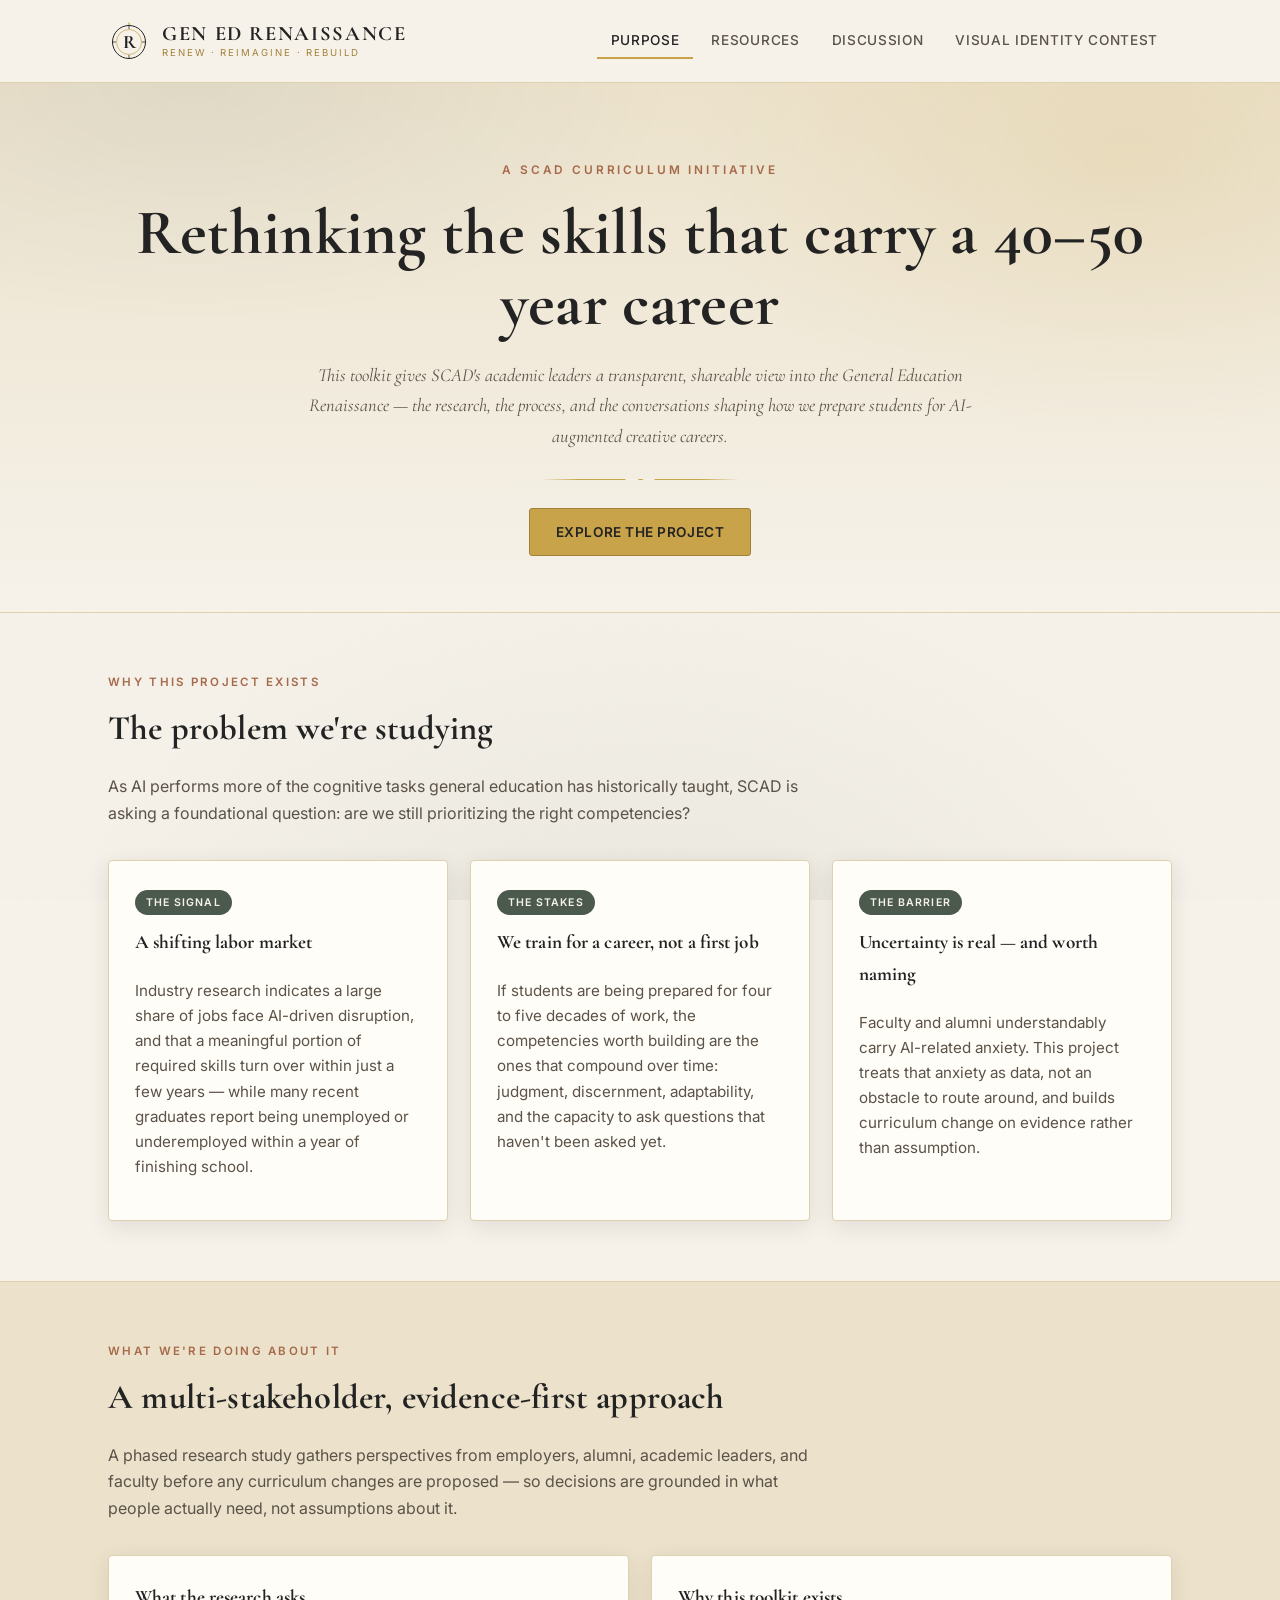
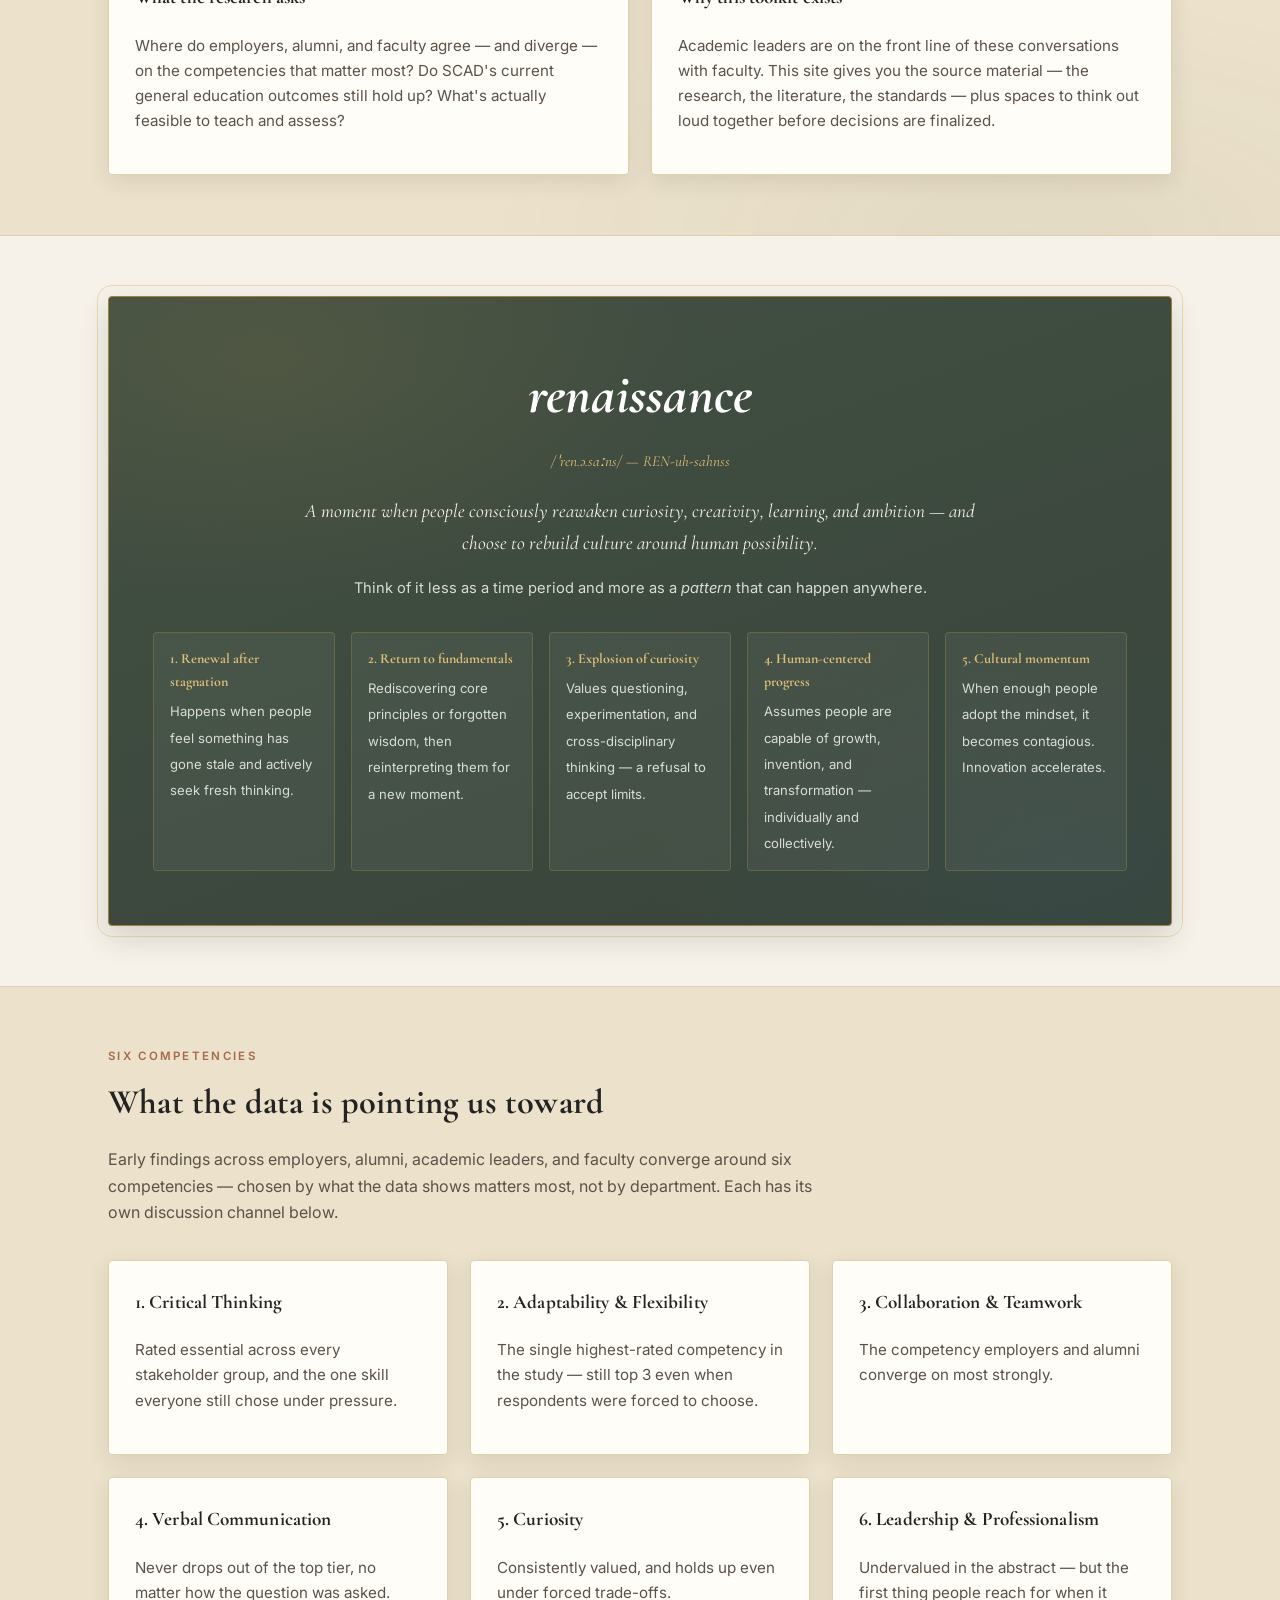
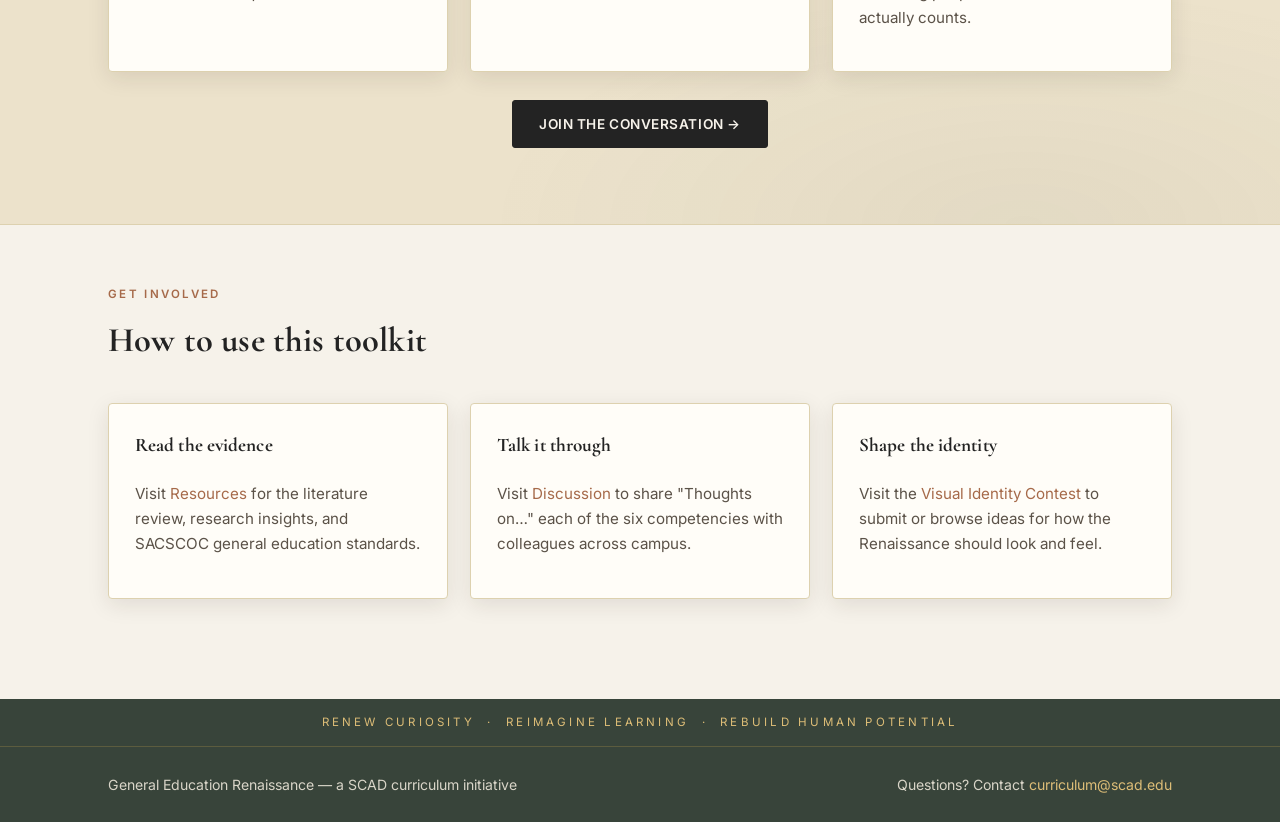
==== index.html @ 75ee64f9 "Add files via upload" ====
<!doctype html>
<html lang="en">
<head>
<meta charset="utf-8" />
<meta name="viewport" content="width=device-width, initial-scale=1" />
<title>General Education Renaissance | SCAD</title>
<link rel="preconnect" href="https://fonts.googleapis.com" />
<link rel="preconnect" href="https://fonts.gstatic.com" crossorigin />
<link href="https://fonts.googleapis.com/css2?family=Cormorant+Garamond:ital,wght@0,500;0,600;0,700;1,600;1,700&family=Inter:ital,wght@0,400;0,500;0,600;0,700;1,400&display=swap" rel="stylesheet" />
<link rel="stylesheet" href="css/style.css" />
</head>
<body>

<header class="site-header">
  <div class="wrap">
    <div class="brand">
      <svg width="42" height="42" viewBox="0 0 42 42" fill="none" xmlns="http://www.w3.org/2000/svg">
        <circle cx="21" cy="22" r="16.5" stroke="#232323" stroke-width="1"/>
        <circle cx="21" cy="22" r="12.5" stroke="#c8a34a" stroke-width="0.75"/>
        <path d="M21 5.5V9" stroke="#232323" stroke-width="0.75"/>
        <path d="M21 35V38.5" stroke="#232323" stroke-width="0.75"/>
        <path d="M4.5 22H8" stroke="#232323" stroke-width="0.75"/>
        <path d="M34 22H37.5" stroke="#232323" stroke-width="0.75"/>
        <path d="M21 2L22.4 5.2L21 4.3L19.6 5.2L21 2Z" fill="#c8a34a"/>
        <text x="21" y="28" text-anchor="middle" font-family="Cormorant Garamond, Georgia, serif" font-size="19" font-weight="700" fill="#232323">R</text>
      </svg>
      <div class="word">
        <span class="name">Gen Ed Renaissance</span>
        <span class="tag">Renew &middot; Reimagine &middot; Rebuild</span>
      </div>
    </div>
    <nav class="main-nav">
      <a href="index.html" class="active">Purpose</a>
      <a href="resources.html">Resources</a>
      <a href="discuss.html">Discussion</a>
      <a href="contest.html">Visual Identity Contest</a>
    </nav>
  </div>
</header>

<section class="hero">
  <div class="wrap">
    <div class="eyebrow">A SCAD Curriculum Initiative</div>
    <h1>Rethinking the skills that carry a 40&#8211;50 year career</h1>
    <p class="lede">
      This toolkit gives SCAD's academic leaders a transparent, shareable view into the
      General Education Renaissance &mdash; the research, the process, and the conversations
      shaping how we prepare students for AI-augmented creative careers.
    </p>
    <hr class="rule" />
    <a href="#purpose" class="btn gold">Explore the project</a>
  </div>
</section>

<section id="purpose">
  <div class="wrap">
    <div class="section-head">
      <div class="eyebrow">Why This Project Exists</div>
      <h2>The problem we're studying</h2>
      <p>
        As AI performs more of the cognitive tasks general education has historically
        taught, SCAD is asking a foundational question: are we still prioritizing the right
        competencies?
      </p>
    </div>
    <div class="grid cols-3">
      <div class="card">
        <div class="badge">The Signal</div>
        <h3>A shifting labor market</h3>
        <p>Industry research indicates a large share of jobs face AI-driven disruption, and
          that a meaningful portion of required skills turn over within just a few years &mdash;
          while many recent graduates report being unemployed or underemployed within a year
          of finishing school.</p>
      </div>
      <div class="card">
        <div class="badge">The Stakes</div>
        <h3>We train for a career, not a first job</h3>
        <p>If students are being prepared for four to five decades of work, the competencies
          worth building are the ones that compound over time: judgment, discernment,
          adaptability, and the capacity to ask questions that haven't been asked yet.</p>
      </div>
      <div class="card">
        <div class="badge">The Barrier</div>
        <h3>Uncertainty is real &mdash; and worth naming</h3>
        <p>Faculty and alumni understandably carry AI-related anxiety. This project treats
          that anxiety as data, not an obstacle to route around, and builds curriculum change
          on evidence rather than assumption.</p>
      </div>
    </div>
  </div>
</section>

<section class="alt">
  <div class="wrap">
    <div class="section-head">
      <div class="eyebrow">What We're Doing About It</div>
      <h2>A multi-stakeholder, evidence-first approach</h2>
      <p>A phased research study gathers perspectives from employers, alumni, academic
        leaders, and faculty before any curriculum changes are proposed &mdash; so decisions are
        grounded in what people actually need, not assumptions about it.</p>
    </div>
    <div class="grid cols-2">
      <div class="card">
        <h3>What the research asks</h3>
        <p>Where do employers, alumni, and faculty agree &mdash; and diverge &mdash; on the
          competencies that matter most? Do SCAD's current general education outcomes still
          hold up? What's actually feasible to teach and assess?</p>
      </div>
      <div class="card">
        <h3>Why this toolkit exists</h3>
        <p>Academic leaders are on the front line of these conversations with faculty. This
          site gives you the source material &mdash; the research, the literature, the standards
          &mdash; plus spaces to think out loud together before decisions are finalized.</p>
      </div>
    </div>
  </div>
</section>

<section id="definition">
  <div class="wrap">
    <div class="definition-panel">
      <h2 class="term">renaissance</h2>
      <div class="ipa">/&#712;ren.&#601;.s&#593;&#720;ns/ &mdash; REN-uh-sahnss</div>
      <p class="def">
        A moment when people consciously reawaken curiosity, creativity, learning, and
        ambition &mdash; and choose to rebuild culture around human possibility.
      </p>
      <p class="aside">Think of it less as a time period and more as a <em>pattern</em> that can happen anywhere.</p>

      <div class="pillars">
        <div class="pillar">
          <strong>1. Renewal after stagnation</strong>
          <span>Happens when people feel something has gone stale and actively seek fresh thinking.</span>
        </div>
        <div class="pillar">
          <strong>2. Return to fundamentals</strong>
          <span>Rediscovering core principles or forgotten wisdom, then reinterpreting them for a new moment.</span>
        </div>
        <div class="pillar">
          <strong>3. Explosion of curiosity</strong>
          <span>Values questioning, experimentation, and cross-disciplinary thinking &mdash; a refusal to accept limits.</span>
        </div>
        <div class="pillar">
          <strong>4. Human-centered progress</strong>
          <span>Assumes people are capable of growth, invention, and transformation &mdash; individually and collectively.</span>
        </div>
        <div class="pillar">
          <strong>5. Cultural momentum</strong>
          <span>When enough people adopt the mindset, it becomes contagious. Innovation accelerates.</span>
        </div>
      </div>
    </div>
  </div>
</section>

<section class="alt">
  <div class="wrap">
    <div class="section-head">
      <div class="eyebrow">Six Competencies</div>
      <h2>What the data is pointing us toward</h2>
      <p>Early findings across employers, alumni, academic leaders, and faculty converge
        around six competencies &mdash; chosen by what the data shows matters most, not by
        department. Each has its own discussion channel below.</p>
    </div>
    <div class="grid cols-3">
      <div class="card"><h3>1. Critical Thinking</h3><p>Rated essential across every stakeholder group, and the one skill everyone still chose under pressure.</p></div>
      <div class="card"><h3>2. Adaptability &amp; Flexibility</h3><p>The single highest-rated competency in the study &mdash; still top 3 even when respondents were forced to choose.</p></div>
      <div class="card"><h3>3. Collaboration &amp; Teamwork</h3><p>The competency employers and alumni converge on most strongly.</p></div>
      <div class="card"><h3>4. Verbal Communication</h3><p>Never drops out of the top tier, no matter how the question was asked.</p></div>
      <div class="card"><h3>5. Curiosity</h3><p>Consistently valued, and holds up even under forced trade-offs.</p></div>
      <div class="card"><h3>6. Leadership &amp; Professionalism</h3><p>Undervalued in the abstract &mdash; but the first thing people reach for when it actually counts.</p></div>
    </div>
    <p style="text-align:center; margin-top:28px;">
      <a href="discuss.html" class="btn">Join the conversation &rarr;</a>
    </p>
  </div>
</section>

<section>
  <div class="wrap">
    <div class="section-head">
      <div class="eyebrow">Get Involved</div>
      <h2>How to use this toolkit</h2>
    </div>
    <div class="grid cols-3">
      <div class="card">
        <h3>Read the evidence</h3>
        <p>Visit <a href="resources.html">Resources</a> for the literature review, research
          insights, and SACSCOC general education standards.</p>
      </div>
      <div class="card">
        <h3>Talk it through</h3>
        <p>Visit <a href="discuss.html">Discussion</a> to share "Thoughts on&hellip;" each of
          the six competencies with colleagues across campus.</p>
      </div>
      <div class="card">
        <h3>Shape the identity</h3>
        <p>Visit the <a href="contest.html">Visual Identity Contest</a> to submit or browse
          ideas for how the Renaissance should look and feel.</p>
      </div>
    </div>
  </div>
</section>

<footer class="site-footer">
  <div class="ribbon">Renew Curiosity &nbsp;&middot;&nbsp; Reimagine Learning &nbsp;&middot;&nbsp; Rebuild Human Potential</div>
  <div class="info">
    <div class="wrap">
      <div>General Education Renaissance &mdash; a SCAD curriculum initiative</div>
      <div>Questions? Contact <a href="mailto:curriculum@scad.edu">curriculum@scad.edu</a></div>
    </div>
  </div>
</footer>

</body>
</html>
---- css/style.css ----
/* ===========================================================
   General Education Renaissance — shared site styles
   Brand system: Parchment / Burnt Umber / Deep Olive / Venetian
   Blue / Gold Leaf / Charcoal, with Burgundy + Terracotta accents.
   Headlines: Cormorant Garamond.  Body: Inter.
   =========================================================== */

:root {
  --parchment: #f6f2ea;
  --parchment-dark: #ece2cb;
  --umber: #6a4e3b;
  --olive: #4c5a4d;
  --olive-deep: #38443a;
  --blue: #385d78;
  --gold: #c8a34a;
  --gold-bright: #ddbd77;
  --gold-dim: #a3813a;
  --charcoal: #232323;
  --burgundy: #6d2932;
  --terracotta: #a66a4a;
  --ink: #232323;
  --ink-soft: #5b5248;
  --line: #ddd1af;
  --card-bg: #fffdf8;
  --shadow: 0 6px 22px rgba(35, 28, 18, 0.10);
  --shadow-lift: 0 12px 30px rgba(35, 28, 18, 0.16);
  --radius: 4px;
  --max-width: 1120px;
}

* { box-sizing: border-box; }

html { scroll-behavior: smooth; }

body {
  margin: 0;
  font-family: "Inter", "Helvetica Neue", Arial, sans-serif;
  font-size: 16px;
  color: var(--ink);
  background-color: var(--parchment);
  background-image:
    radial-gradient(ellipse 900px 500px at 10% -5%, rgba(56,93,120,0.06), transparent 60%),
    radial-gradient(ellipse 900px 600px at 92% 0%, rgba(200,163,74,0.12), transparent 55%),
    radial-gradient(ellipse 1000px 700px at 50% 110%, rgba(76,90,77,0.07), transparent 60%),
    url("data:image/svg+xml,%3Csvg xmlns='http://www.w3.org/2000/svg' width='180' height='180'%3E%3Cfilter id='n'%3E%3CfeTurbulence type='fractalNoise' baseFrequency='0.85' numOctaves='2' stitchTiles='stitch'/%3E%3C/filter%3E%3Crect width='100%25' height='100%25' filter='url(%23n)' opacity='0.035'/%3E%3C/svg%3E");
  background-repeat: no-repeat, no-repeat, no-repeat, repeat;
  background-attachment: fixed, fixed, fixed, fixed;
  line-height: 1.65;
}

h1, h2, h3, h4, .display {
  font-family: "Cormorant Garamond", "Palatino Linotype", Georgia, serif;
  font-weight: 700;
  color: var(--ink);
  letter-spacing: 0.005em;
}

a { color: var(--terracotta); text-decoration: none; }
a:hover { text-decoration: underline; }

.wrap {
  max-width: var(--max-width);
  margin: 0 auto;
  padding: 0 28px;
}

/* ---------- Brand mark (monogram) ---------- */

.brand {
  display: flex;
  align-items: center;
  gap: 12px;
}
.brand svg { flex: none; display: block; }
.brand .word {
  display: flex;
  flex-direction: column;
  line-height: 1.1;
}
.brand .word .name {
  font-family: "Cormorant Garamond", Georgia, serif;
  font-size: 1.28rem;
  font-weight: 700;
  letter-spacing: 0.08em;
  text-transform: uppercase;
  color: var(--ink);
}
.brand .word .tag {
  font-size: 0.6rem;
  letter-spacing: 0.2em;
  text-transform: uppercase;
  color: var(--gold-dim);
  margin-top: 2px;
}

/* ---------- Header / Nav ---------- */

.site-header {
  background: var(--parchment);
  border-bottom: 1px solid var(--line);
}

.site-header .wrap {
  display: flex;
  align-items: center;
  justify-content: space-between;
  padding-top: 20px;
  padding-bottom: 20px;
  flex-wrap: wrap;
  gap: 12px;
}

nav.main-nav {
  display: flex;
  align-items: center;
  gap: 4px;
  flex-wrap: wrap;
}

nav.main-nav a {
  color: var(--ink-soft);
  font-size: 0.85rem;
  letter-spacing: 0.05em;
  text-transform: uppercase;
  padding: 6px 14px;
  border-bottom: 2px solid transparent;
  font-family: "Inter", Arial, sans-serif;
  font-weight: 500;
}

nav.main-nav a:hover,
nav.main-nav a.active {
  color: var(--charcoal);
  text-decoration: none;
  border-bottom: 2px solid var(--gold);
}

/* ---------- Hero ---------- */

.hero {
  padding: 78px 0 56px;
  text-align: center;
  position: relative;
  background:
    radial-gradient(ellipse 800px 400px at 15% 0%, rgba(56,93,120,0.07), transparent 60%),
    radial-gradient(ellipse 800px 500px at 88% 15%, rgba(200,163,74,0.14), transparent 55%),
    linear-gradient(180deg, var(--parchment-dark), var(--parchment));
  border-bottom: 1px solid var(--line);
}

.hero .eyebrow {
  text-transform: uppercase;
  letter-spacing: 0.24em;
  font-size: 0.74rem;
  color: var(--terracotta);
  font-weight: 600;
  margin-bottom: 16px;
}

.hero h1 {
  font-size: clamp(2.5rem, 5.4vw, 4rem);
  margin: 0 0 20px;
  line-height: 1.12;
}

.hero p.lede {
  max-width: 700px;
  margin: 0 auto;
  font-size: 1.15rem;
  color: var(--ink-soft);
  font-family: "Cormorant Garamond", Georgia, serif;
  font-style: italic;
}

.rule {
  width: 200px;
  height: 1px;
  background: linear-gradient(90deg, transparent, var(--gold) 20%, var(--gold) 80%, transparent);
  margin: 28px auto;
  border: none;
  position: relative;
}
.rule::after {
  content: "\2726";
  position: absolute;
  left: 50%;
  top: 50%;
  transform: translate(-50%, -50%);
  color: var(--gold);
  font-size: 0.7rem;
  background: var(--parchment);
  padding: 0 10px;
}

/* ---------- Sections / Cards ---------- */

section { padding: 60px 0; }
section.alt {
  background:
    radial-gradient(ellipse 900px 400px at 80% 100%, rgba(76,90,77,0.06), transparent 60%),
    var(--parchment-dark);
  border-top: 1px solid var(--line);
  border-bottom: 1px solid var(--line);
}

.section-head { margin-bottom: 34px; }
.section-head .eyebrow {
  text-transform: uppercase;
  letter-spacing: 0.2em;
  font-size: 0.72rem;
  font-weight: 600;
  color: var(--terracotta);
}
.section-head h2 { font-size: 2.15rem; margin: 8px 0 12px; }
.section-head p { color: var(--ink-soft); max-width: 720px; font-size: 1rem; }

.card {
  background: var(--card-bg);
  border: 1px solid var(--line);
  border-radius: var(--radius);
  box-shadow: var(--shadow);
  padding: 26px;
  position: relative;
  transition: box-shadow 0.18s ease, transform 0.18s ease, border-color 0.18s ease;
}
.card:hover {
  box-shadow: var(--shadow-lift);
  transform: translateY(-2px);
  border-color: var(--gold-dim);
}

.grid {
  display: grid;
  gap: 22px;
}
.grid.cols-2 { grid-template-columns: repeat(2, 1fr); }
.grid.cols-3 { grid-template-columns: repeat(3, 1fr); }
@media (max-width: 820px) {
  .grid.cols-2, .grid.cols-3 { grid-template-columns: 1fr; }
}

.card h3 { margin-top: 0; font-size: 1.2rem; }
.card p { color: var(--ink-soft); font-size: 0.95rem; }

.badge {
  display: inline-flex;
  align-items: center;
  gap: 5px;
  font-size: 0.66rem;
  text-transform: uppercase;
  letter-spacing: 0.1em;
  font-weight: 600;
  background: var(--olive);
  color: var(--parchment);
  padding: 4px 11px;
  border-radius: 999px;
  margin-bottom: 12px;
}

/* ---------- Buttons ---------- */

.btn {
  display: inline-block;
  font-family: "Inter", Arial, sans-serif;
  font-size: 0.85rem;
  font-weight: 600;
  letter-spacing: 0.04em;
  text-transform: uppercase;
  padding: 12px 26px;
  border-radius: 3px;
  border: 1px solid var(--charcoal);
  background: var(--charcoal);
  color: var(--parchment) !important;
  cursor: pointer;
  text-decoration: none !important;
  transition: transform 0.12s ease, box-shadow 0.15s ease, background 0.15s ease;
}
.btn:hover { background: #363636; transform: translateY(-1px); }
.btn:active { transform: translateY(1px); }

.btn.secondary {
  background: transparent;
  color: var(--charcoal) !important;
  border: 1px solid var(--charcoal);
}
.btn.secondary:hover { background: rgba(35,35,35,0.06); }

.btn.gold {
  background: var(--gold);
  border-color: var(--gold-dim);
  color: var(--charcoal) !important;
}
.btn.gold:hover { background: var(--gold-bright); }

.btn:disabled { opacity: 0.5; cursor: not-allowed; }

/* ---------- Forms ---------- */

label {
  display: block;
  font-size: 0.82rem;
  color: var(--ink-soft);
  margin-bottom: 4px;
  margin-top: 14px;
  font-weight: 600;
  letter-spacing: 0.01em;
}
input[type="text"], input[type="email"], input[type="url"], textarea, select {
  width: 100%;
  font-family: "Inter", Arial, sans-serif;
  font-size: 0.95rem;
  padding: 10px 12px;
  border: 1px solid var(--line);
  border-radius: 3px;
  background: #fffefb;
  color: var(--ink);
}
input:focus, textarea:focus, select:focus {
  outline: none;
  border-color: var(--gold);
  box-shadow: 0 0 0 3px rgba(200,163,74,0.18);
}
textarea { resize: vertical; min-height: 90px; }
input[type="file"] { margin-top: 4px; font-size: 0.86rem; }

.form-hint { font-size: 0.76rem; color: var(--ink-soft); margin-top: 4px; }
.form-note {
  background: rgba(200,163,74,0.12);
  border: 1px solid var(--gold);
  border-radius: 4px;
  padding: 10px 14px;
  font-size: 0.83rem;
  margin: 16px 0;
  color: var(--ink-soft);
}

/* ---------- Footer ---------- */

footer.site-footer {
  background: var(--olive-deep);
  color: var(--parchment);
  padding: 0;
  margin-top: 40px;
}
footer.site-footer .ribbon {
  text-align: center;
  padding: 14px 0;
  font-size: 0.72rem;
  letter-spacing: 0.28em;
  text-transform: uppercase;
  color: var(--gold-bright);
  border-bottom: 1px solid rgba(200,163,74,0.25);
}
footer.site-footer .info {
  padding: 26px 0;
  font-size: 0.88rem;
}
footer.site-footer a { color: var(--gold-bright); }
footer.site-footer .info .wrap {
  display: flex;
  justify-content: space-between;
  flex-wrap: wrap;
  gap: 12px;
  color: #d9d5c8;
}

/* ---------- Definition block (renaissance) ---------- */

.definition-panel {
  background:
    radial-gradient(ellipse 700px 400px at 15% 10%, rgba(200,163,74,0.10), transparent 60%),
    radial-gradient(ellipse 700px 400px at 90% 90%, rgba(56,93,120,0.14), transparent 60%),
    linear-gradient(160deg, #435043, var(--olive-deep));
  background-color: var(--olive-deep);
  color: var(--parchment);
  border-radius: 4px;
  padding: 54px 44px;
  text-align: center;
  box-shadow: var(--shadow-lift);
  border: 1px solid var(--gold-dim);
  outline: 1px solid rgba(200,163,74,0.35);
  outline-offset: 10px;
  position: relative;
}
.definition-panel h2.term {
  font-size: clamp(2.4rem, 6vw, 3.4rem);
  margin: 0 0 8px;
  color: #fff;
  font-style: italic;
}
.definition-panel .ipa {
  color: var(--gold-bright);
  font-style: italic;
  margin-bottom: 22px;
  font-size: 0.95rem;
  font-family: "Cormorant Garamond", Georgia, serif;
}
.definition-panel .def {
  max-width: 680px;
  margin: 0 auto 16px;
  font-size: 1.2rem;
  font-family: "Cormorant Garamond", Georgia, serif;
  font-style: italic;
}
.definition-panel .aside {
  max-width: 640px;
  margin: 0 auto;
  color: #d9ddd5;
  font-size: 0.92rem;
}

.pillars {
  margin-top: 32px;
  display: grid;
  grid-template-columns: repeat(5, 1fr);
  gap: 16px;
  text-align: left;
}
@media (max-width: 900px) { .pillars { grid-template-columns: repeat(2, 1fr); } }
@media (max-width: 560px) { .pillars { grid-template-columns: 1fr; } }
.pillars .pillar {
  background: rgba(255,255,255,0.05);
  border: 1px solid rgba(200,163,74,0.25);
  border-radius: 4px;
  padding: 14px 16px;
}
.pillars .pillar strong { color: var(--gold-bright); display: block; margin-bottom: 4px; font-size: 0.88rem; font-family: "Cormorant Garamond", Georgia, serif; }
.pillars .pillar span { font-size: 0.82rem; color: #d9ddd5; }

/* ---------- Discussion / channels ---------- */

.channel-layout {
  display: grid;
  grid-template-columns: 260px 1fr;
  gap: 26px;
}
@media (max-width: 800px) { .channel-layout { grid-template-columns: 1fr; } }

.channel-list { display: flex; flex-direction: column; gap: 6px; }
.channel-btn {
  text-align: left;
  background: var(--card-bg);
  border: 1px solid var(--line);
  border-radius: 4px;
  padding: 12px 14px;
  cursor: pointer;
  font-family: "Inter", Arial, sans-serif;
  transition: border-color 0.15s ease, background 0.15s ease;
}
.channel-btn strong { display: block; font-size: 0.92rem; color: var(--ink); font-family: "Cormorant Garamond", Georgia, serif; font-weight: 700; }
.channel-btn span { font-size: 0.74rem; color: var(--ink-soft); }
.channel-btn.active {
  border-color: var(--gold);
  background: rgba(200,163,74,0.10);
  box-shadow: 0 2px 8px rgba(200,163,74,0.16);
}
.channel-btn:hover { border-color: var(--gold); }

.channel-title { font-size: 1.6rem; margin-bottom: 2px; }
.channel-desc { color: var(--ink-soft); margin-bottom: 20px; font-family: "Cormorant Garamond", Georgia, serif; font-style: italic; font-size: 1.05rem; }

.post {
  background: var(--card-bg);
  border: 1px solid var(--line);
  border-radius: var(--radius);
  padding: 18px 20px;
  margin-bottom: 14px;
  box-shadow: var(--shadow);
}
.post .meta {
  font-size: 0.76rem;
  color: var(--ink-soft);
  margin-bottom: 6px;
  display: flex;
  gap: 10px;
  align-items: center;
}
.post .meta .name { font-weight: 700; color: var(--ink); }
.post .body { font-size: 0.96rem; white-space: pre-wrap; }
.post .attachment {
  display: inline-flex;
  align-items: center;
  gap: 6px;
  margin-top: 10px;
  padding: 6px 10px;
  background: var(--parchment-dark);
  border-radius: 4px;
  font-size: 0.8rem;
}

.empty-state {
  color: var(--ink-soft);
  font-style: italic;
  padding: 20px 0;
  font-family: "Cormorant Garamond", Georgia, serif;
}

/* ---------- Resource list ---------- */

.resource-item {
  border-bottom: 1px solid var(--line);
  padding: 16px 0;
}
.resource-item:last-child { border-bottom: none; }
.resource-item h4 { margin: 0 0 3px; font-size: 1.05rem; font-family: "Cormorant Garamond", Georgia, serif; }
.resource-item .meta { font-size: 0.78rem; color: var(--ink-soft); }

/* ---------- Gallery (contest) ---------- */

.gallery {
  display: grid;
  grid-template-columns: repeat(auto-fill, minmax(220px, 1fr));
  gap: 18px;
}
.gallery .entry {
  background: var(--card-bg);
  border: 1px solid var(--line);
  border-radius: var(--radius);
  overflow: hidden;
  box-shadow: var(--shadow);
}
.gallery .entry img { width: 100%; height: 160px; object-fit: cover; display: block; background: var(--parchment-dark); }
.gallery .entry .info { padding: 12px 14px; }
.gallery .entry .info h4 { margin: 0 0 2px; font-size: 0.98rem; font-family: "Cormorant Garamond", Georgia, serif; }
.gallery .entry .info p { margin: 0; font-size: 0.76rem; color: var(--ink-soft); }

.status-banner {
  border-radius: 4px;
  padding: 10px 14px;
  font-size: 0.85rem;
  margin-bottom: 16px;
  display: none;
}
.status-banner.show { display: block; }
.status-banner.ok { background: rgba(76,90,77,0.14); border: 1px solid var(--olive); color: var(--olive); }
.status-banner.err { background: rgba(109,41,50,0.10); border: 1px solid var(--burgundy); color: var(--burgundy); }

.mode-flag {
  font-size: 0.7rem;
  text-transform: uppercase;
  letter-spacing: 0.08em;
  color: var(--terracotta);
  border: 1px solid var(--terracotta);
  border-radius: 999px;
  padding: 2px 10px;
  display: inline-block;
  margin-bottom: 14px;
}
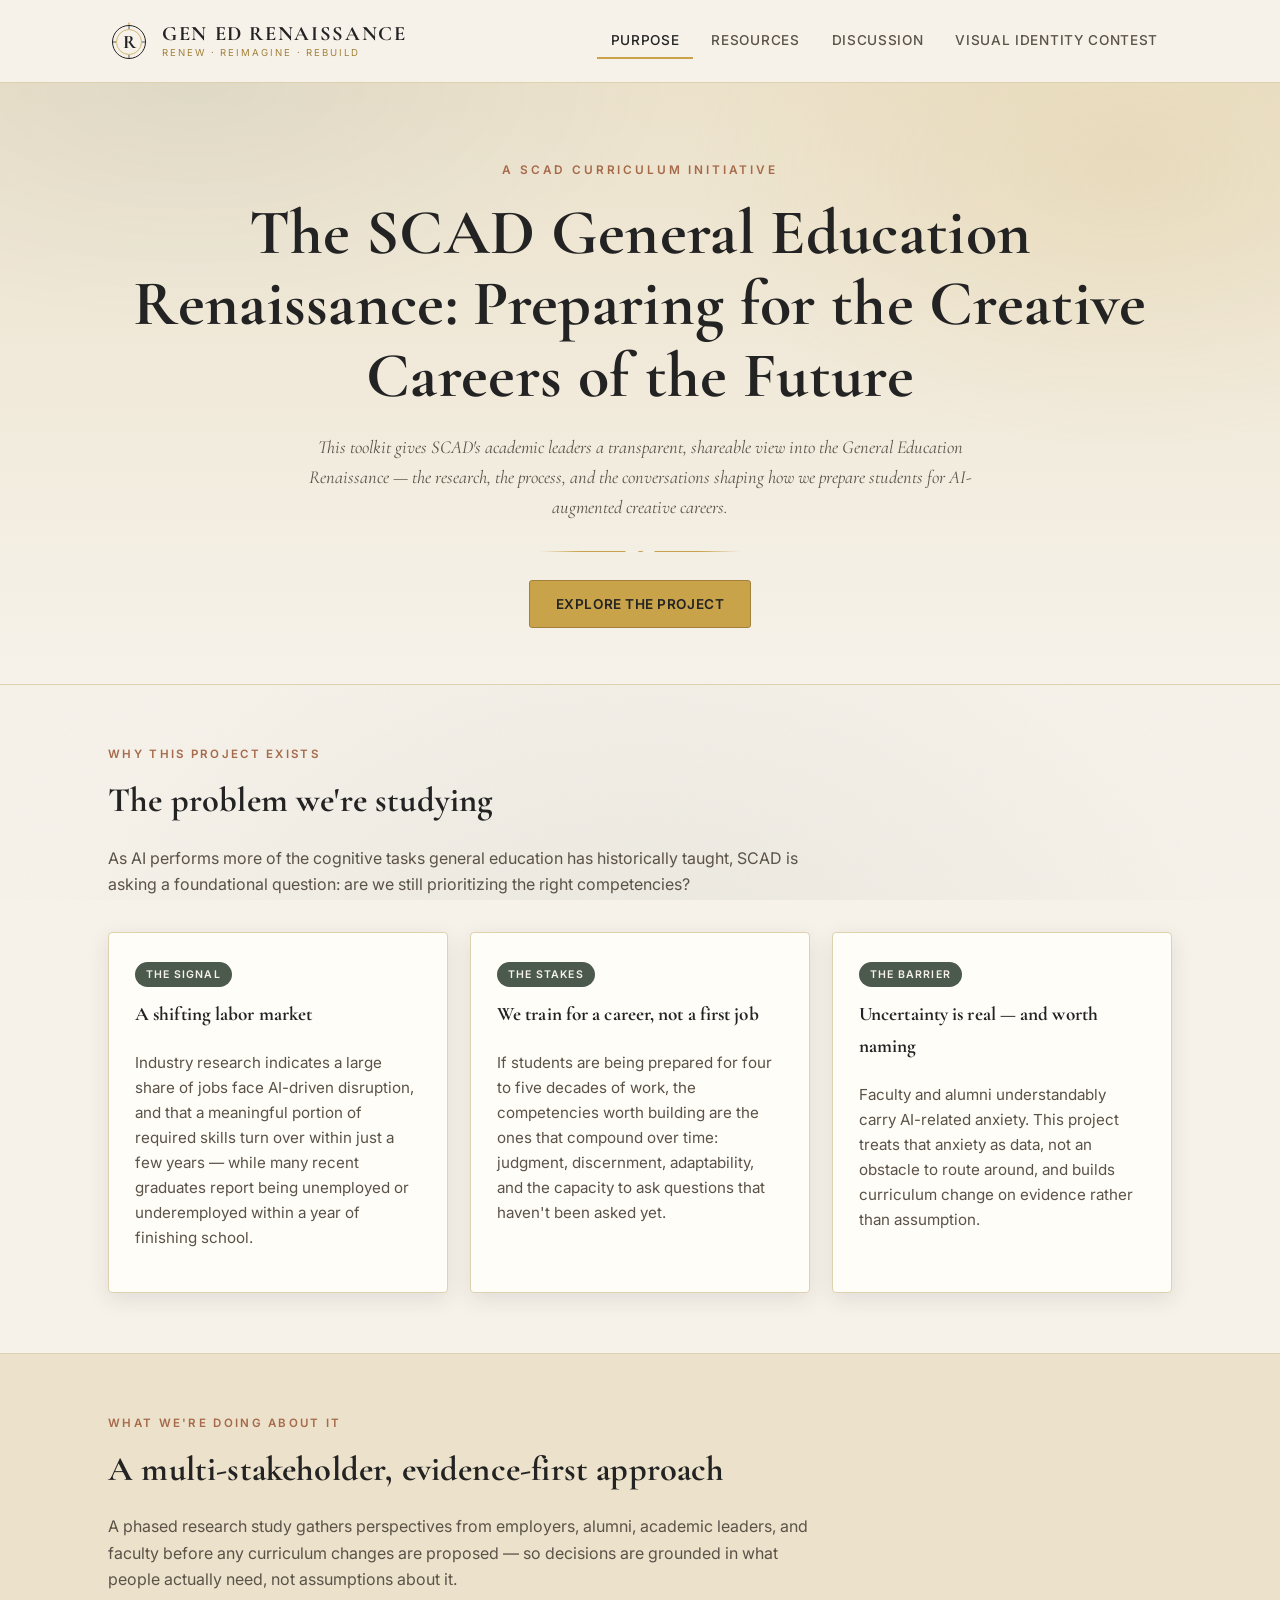
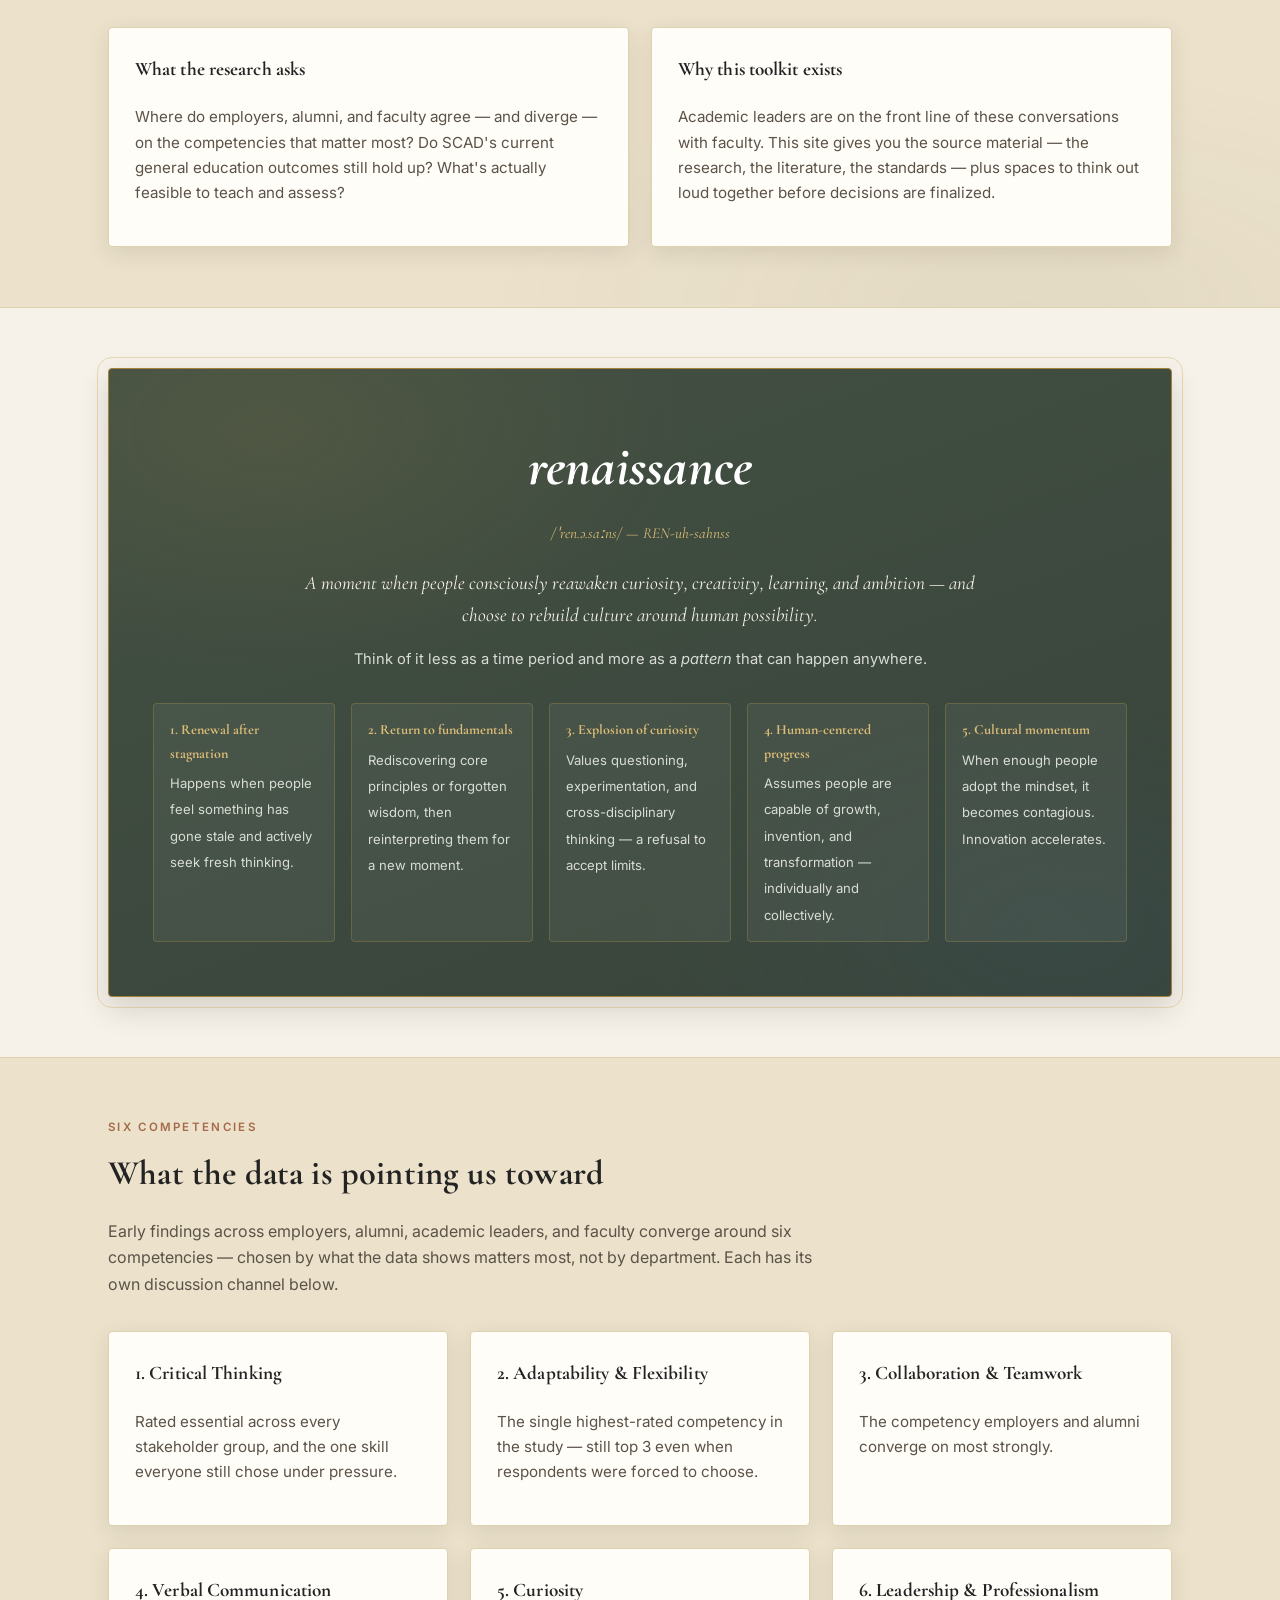
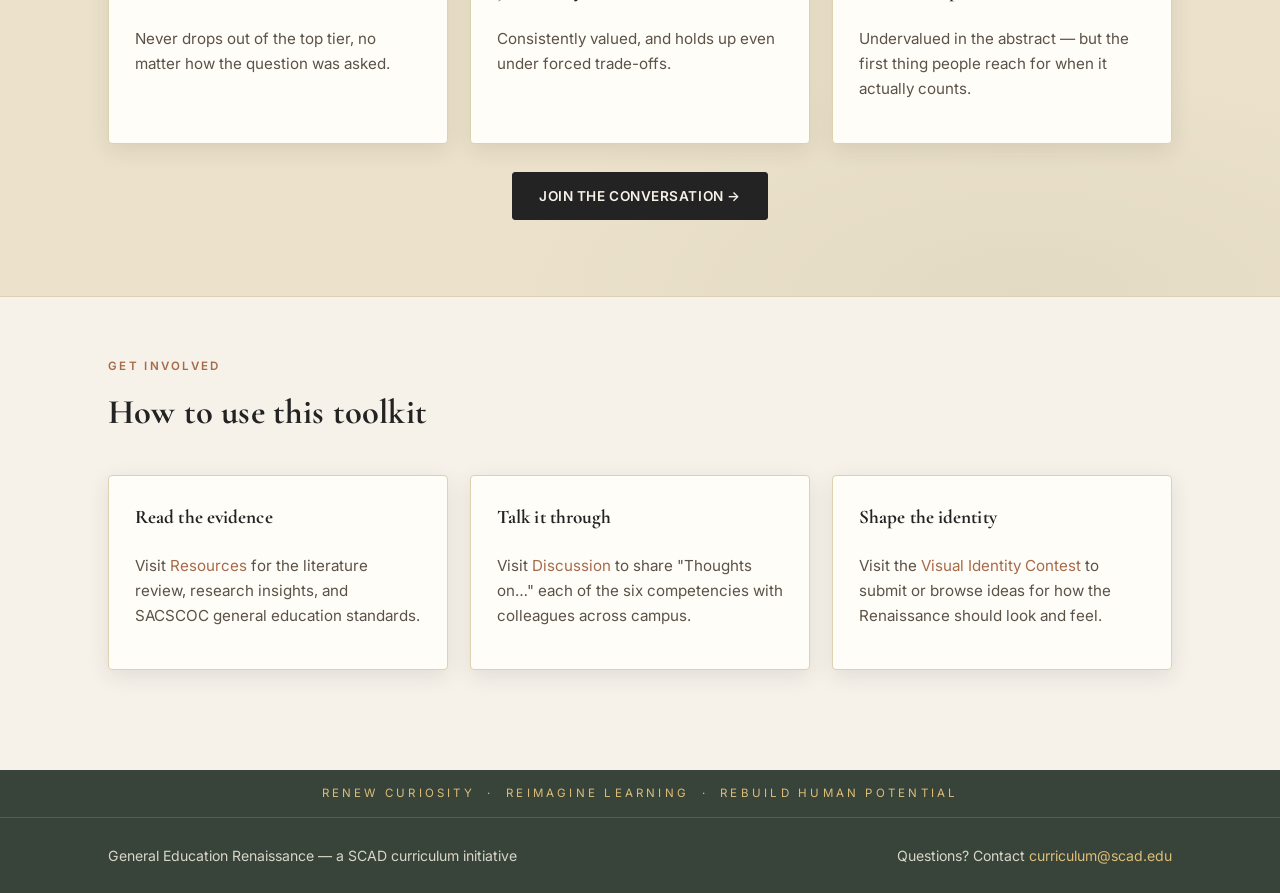
==== commit f0fbfa77: "Update index.html" ====
--- a/index.html
+++ b/index.html
@@ -41,7 +41,7 @@
 <section class="hero">
   <div class="wrap">
     <div class="eyebrow">A SCAD Curriculum Initiative</div>
-    <h1>Rethinking the skills that carry a 40&#8211;50 year career</h1>
+    <h1>The SCAD General Education Renaissance: Preparing for the Creative Careers of the Future</h1>
     <p class="lede">
       This toolkit gives SCAD's academic leaders a transparent, shareable view into the
       General Education Renaissance &mdash; the research, the process, and the conversations
--- a/css/style.css
+++ b/css/style.css
@@ -535,6 +535,53 @@
 .status-banner.ok { background: rgba(76,90,77,0.14); border: 1px solid var(--olive); color: var(--olive); }
 .status-banner.err { background: rgba(109,41,50,0.10); border: 1px solid var(--burgundy); color: var(--burgundy); }
 
+/* ---------- Side nav (resources page) ---------- */
+
+.side-nav {
+  position: fixed;
+  top: 170px;
+  left: 24px;
+  width: 160px;
+  display: flex;
+  flex-direction: column;
+  gap: 1px;
+  z-index: 20;
+}
+.side-nav .side-link {
+  font-size: 0.76rem;
+  letter-spacing: 0.03em;
+  text-transform: uppercase;
+  font-weight: 600;
+  color: var(--ink-soft);
+  padding: 8px 0 8px 14px;
+  border-left: 2px solid var(--line);
+  line-height: 1.3;
+}
+.side-nav .side-link:hover {
+  color: var(--ink);
+  text-decoration: none;
+  border-left-color: var(--gold-dim);
+}
+.side-nav .side-link.active {
+  color: var(--charcoal);
+  border-left-color: var(--gold);
+}
+/* On resources page, sections that share the sidebar reserve room for it
+   directly in their own padding, so the sidebar reliably fits on laptop
+   screens instead of only very wide monitors. */
+.has-sidebar .wrap {
+  max-width: calc(var(--max-width) + 190px);
+  padding-left: 190px;
+}
+
+@media (max-width: 1000px) {
+  .side-nav { display: none; }
+  .has-sidebar .wrap {
+    max-width: var(--max-width);
+    padding-left: 28px;
+  }
+}
+
 .mode-flag {
   font-size: 0.7rem;
   text-transform: uppercase;
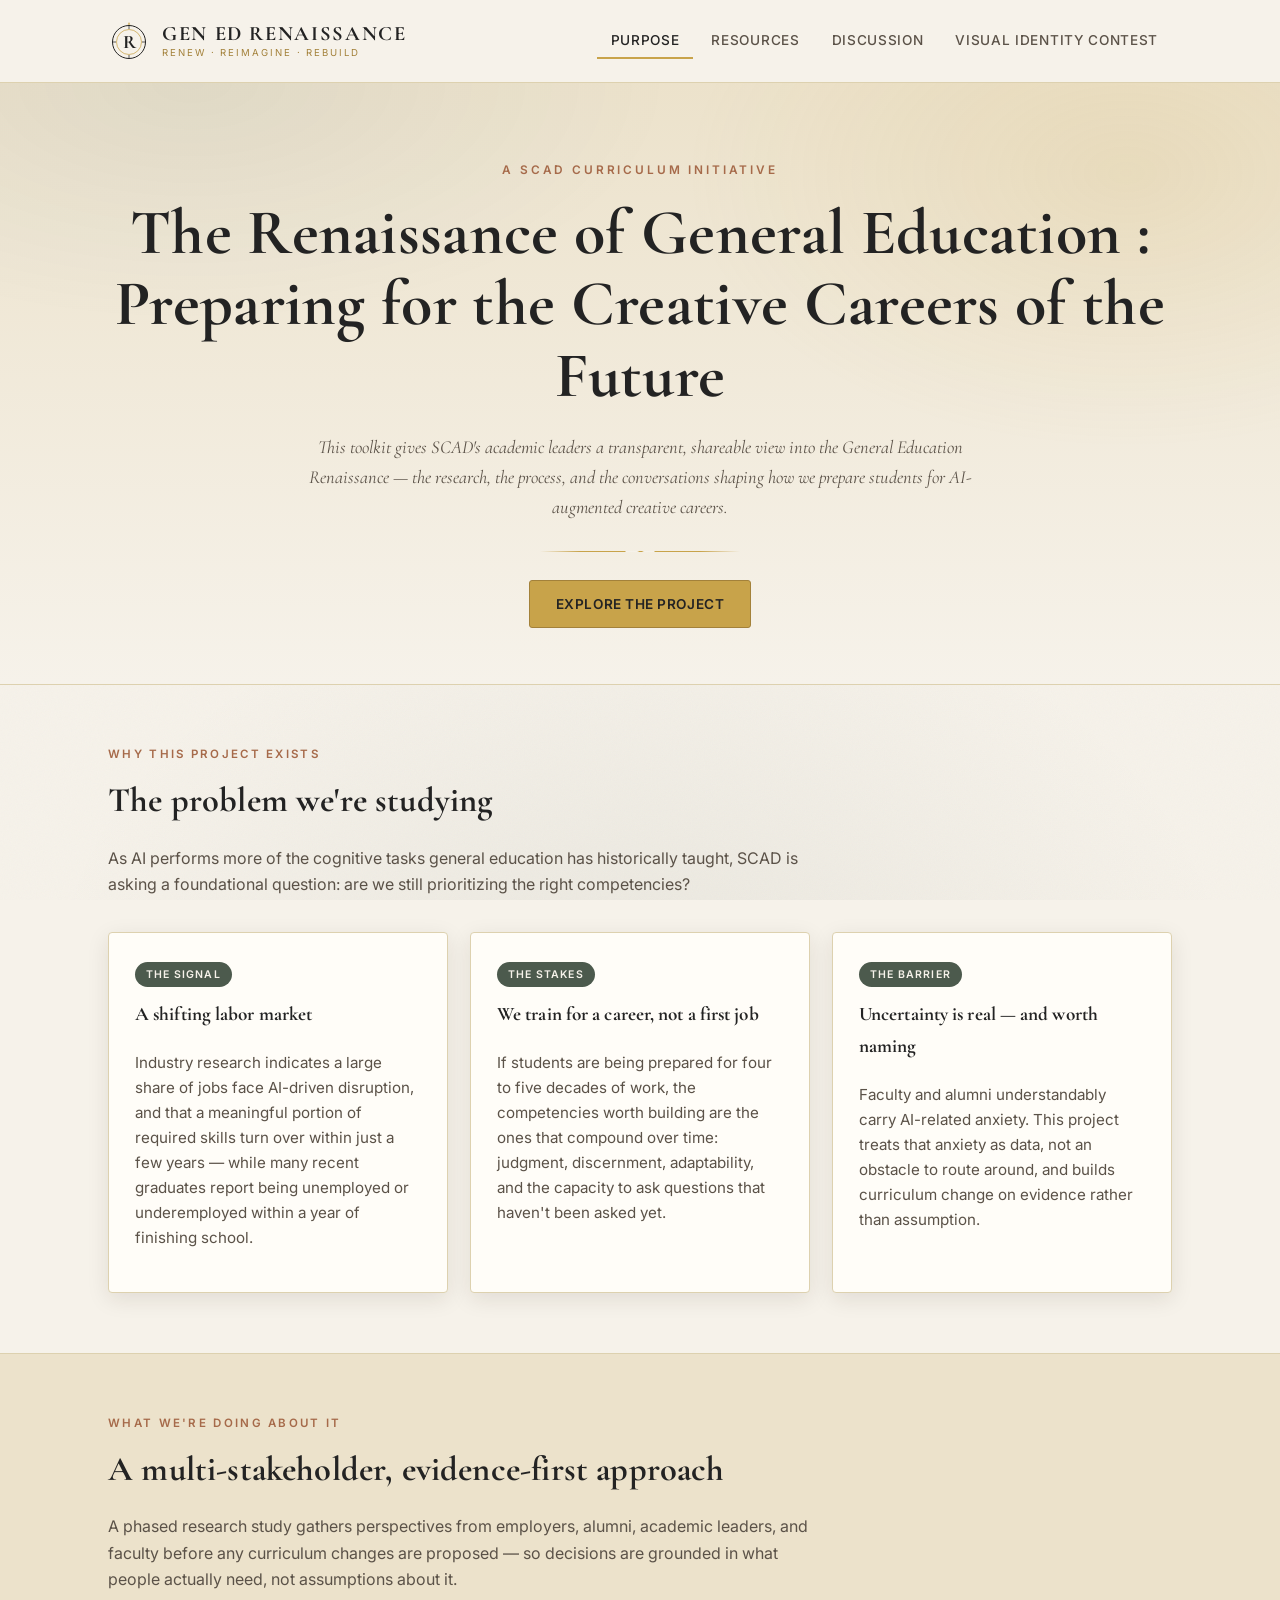
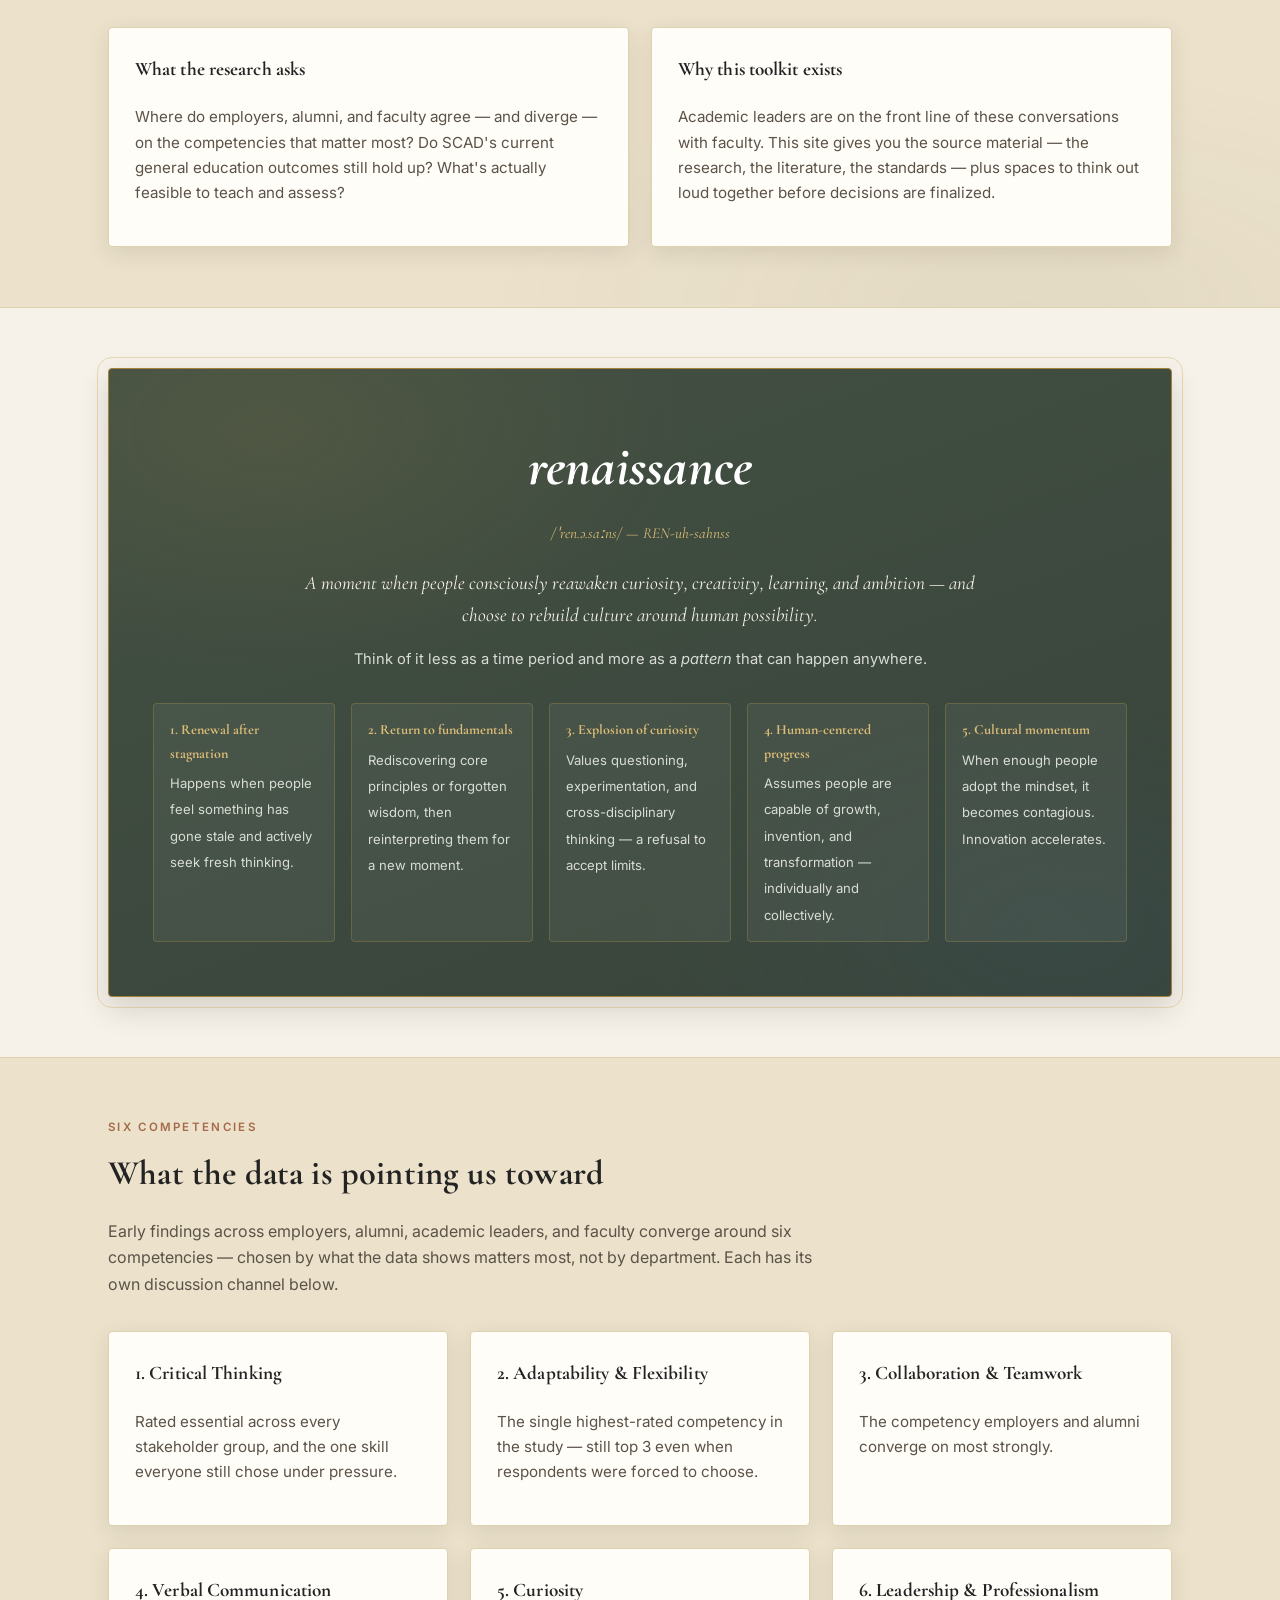
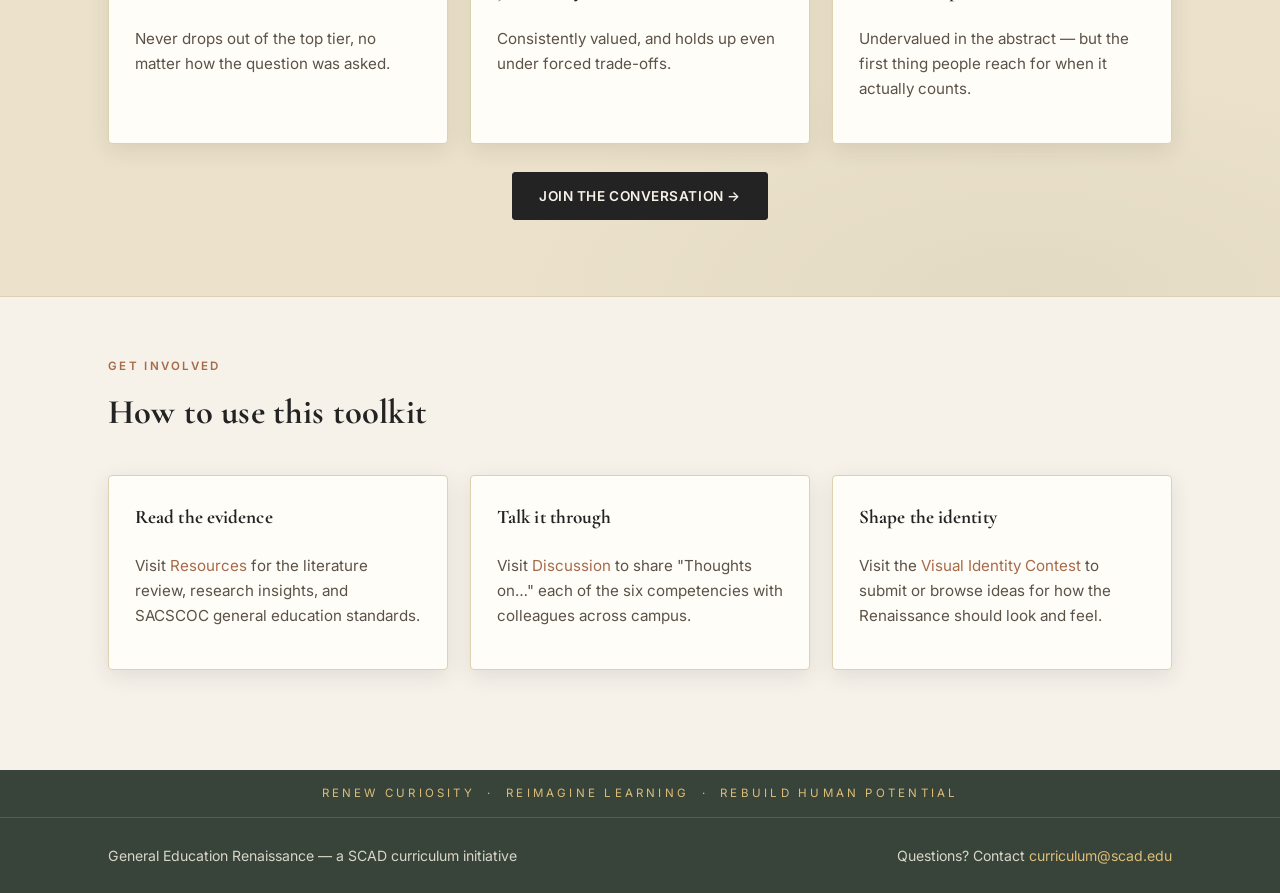
==== commit 62e8736a: "Update index.html" ====
--- a/index.html
+++ b/index.html
@@ -41,7 +41,7 @@
 <section class="hero">
   <div class="wrap">
     <div class="eyebrow">A SCAD Curriculum Initiative</div>
-    <h1>The SCAD General Education Renaissance: Preparing for the Creative Careers of the Future</h1>
+    <h1>The Renaissance of General Education : Preparing for the Creative Careers of the Future</h1>
     <p class="lede">
       This toolkit gives SCAD's academic leaders a transparent, shareable view into the
       General Education Renaissance &mdash; the research, the process, and the conversations
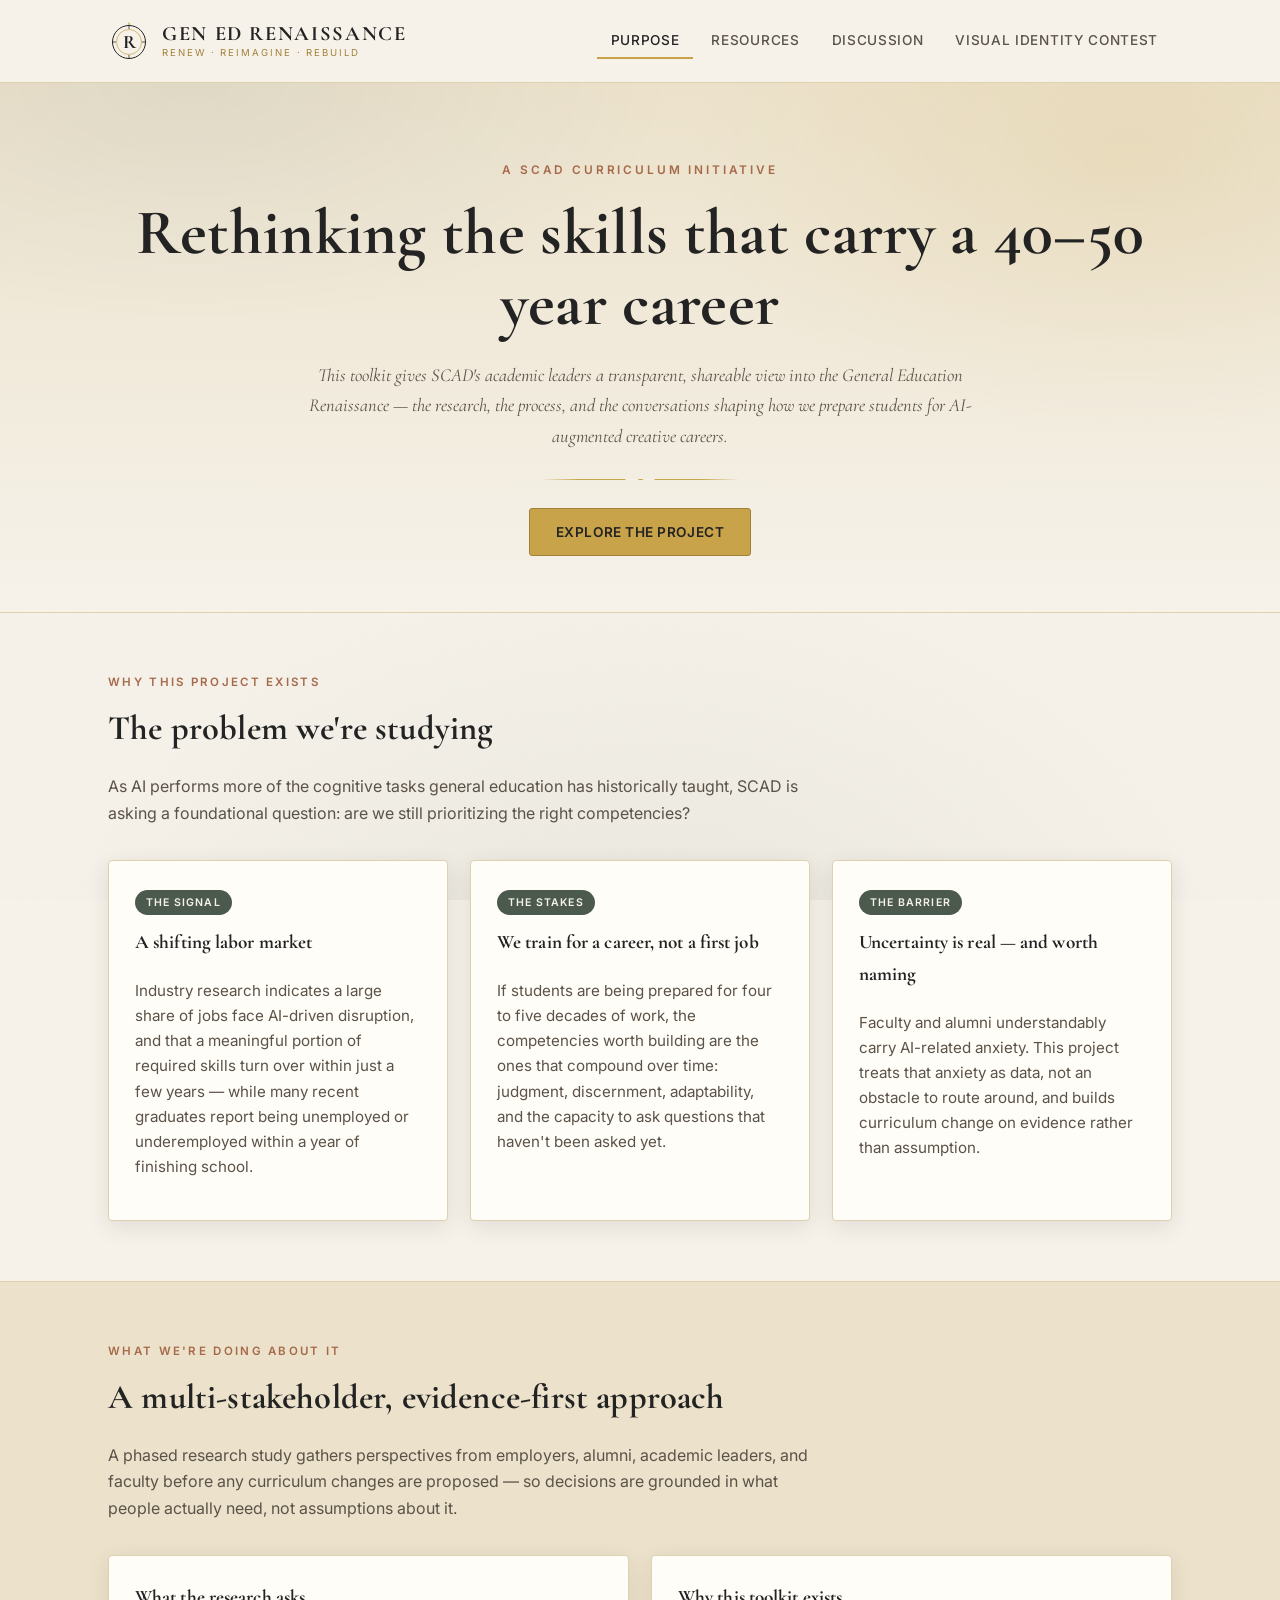
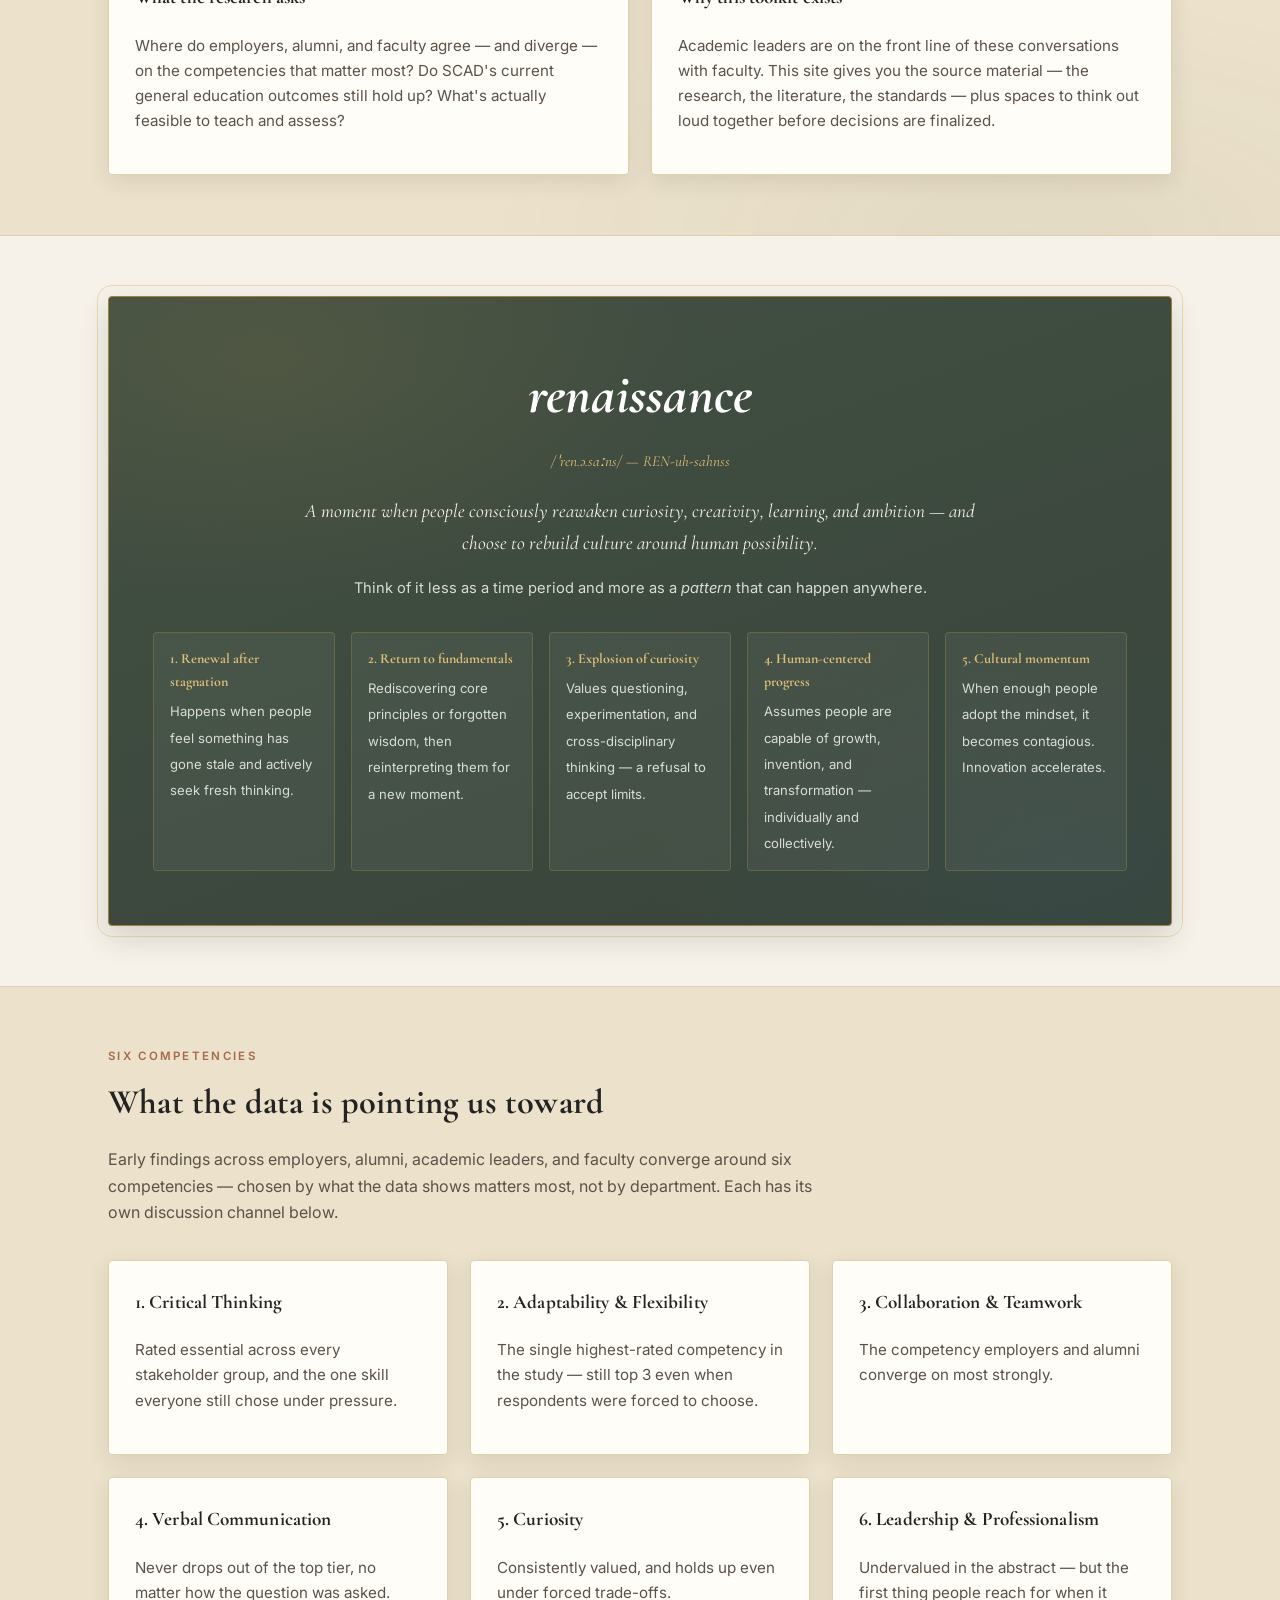
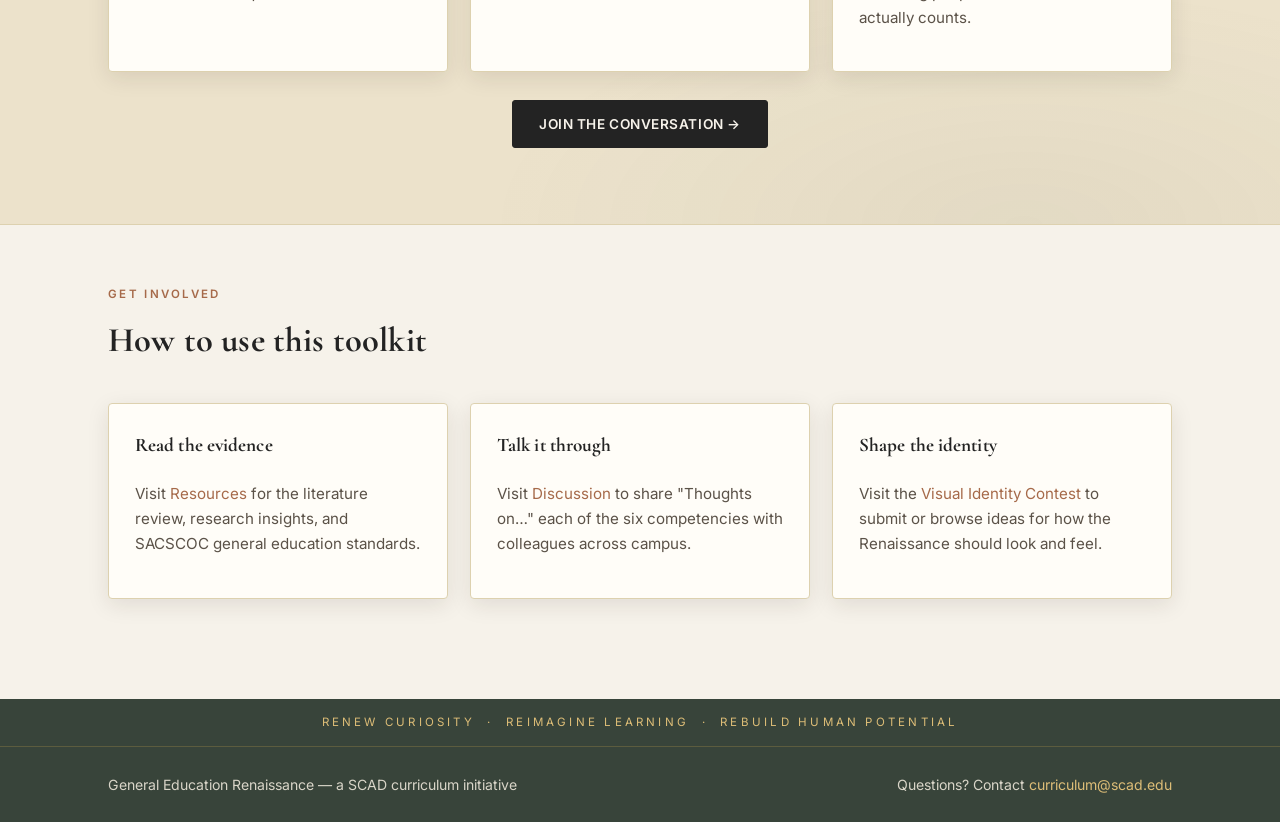
==== commit ebd5035c: "Add files via upload" ====
--- a/index.html
+++ b/index.html
@@ -7,7 +7,7 @@
 <link rel="preconnect" href="https://fonts.googleapis.com" />
 <link rel="preconnect" href="https://fonts.gstatic.com" crossorigin />
 <link href="https://fonts.googleapis.com/css2?family=Cormorant+Garamond:ital,wght@0,500;0,600;0,700;1,600;1,700&family=Inter:ital,wght@0,400;0,500;0,600;0,700;1,400&display=swap" rel="stylesheet" />
-<link rel="stylesheet" href="css/style.css" />
+<link rel="stylesheet" href="css/style.css?v=3" />
 </head>
 <body>
 
@@ -41,7 +41,7 @@
 <section class="hero">
   <div class="wrap">
     <div class="eyebrow">A SCAD Curriculum Initiative</div>
-    <h1>The Renaissance of General Education : Preparing for the Creative Careers of the Future</h1>
+    <h1>Rethinking the skills that carry a 40&#8211;50 year career</h1>
     <p class="lede">
       This toolkit gives SCAD's academic leaders a transparent, shareable view into the
       General Education Renaissance &mdash; the research, the process, and the conversations
--- a/css/style.css
+++ b/css/style.css
@@ -535,6 +535,17 @@
 .status-banner.ok { background: rgba(76,90,77,0.14); border: 1px solid var(--olive); color: var(--olive); }
 .status-banner.err { background: rgba(109,41,50,0.10); border: 1px solid var(--burgundy); color: var(--burgundy); }
 
+/* ---------- Video embed (resources page) ---------- */
+
+.video-embed {
+  max-width: 860px;
+  margin: 0 auto 34px;
+  border-radius: var(--radius);
+  overflow: hidden;
+  box-shadow: var(--shadow-lift);
+  border: 1px solid var(--line);
+}
+
 /* ---------- Side nav (resources page) ---------- */
 
 .side-nav {
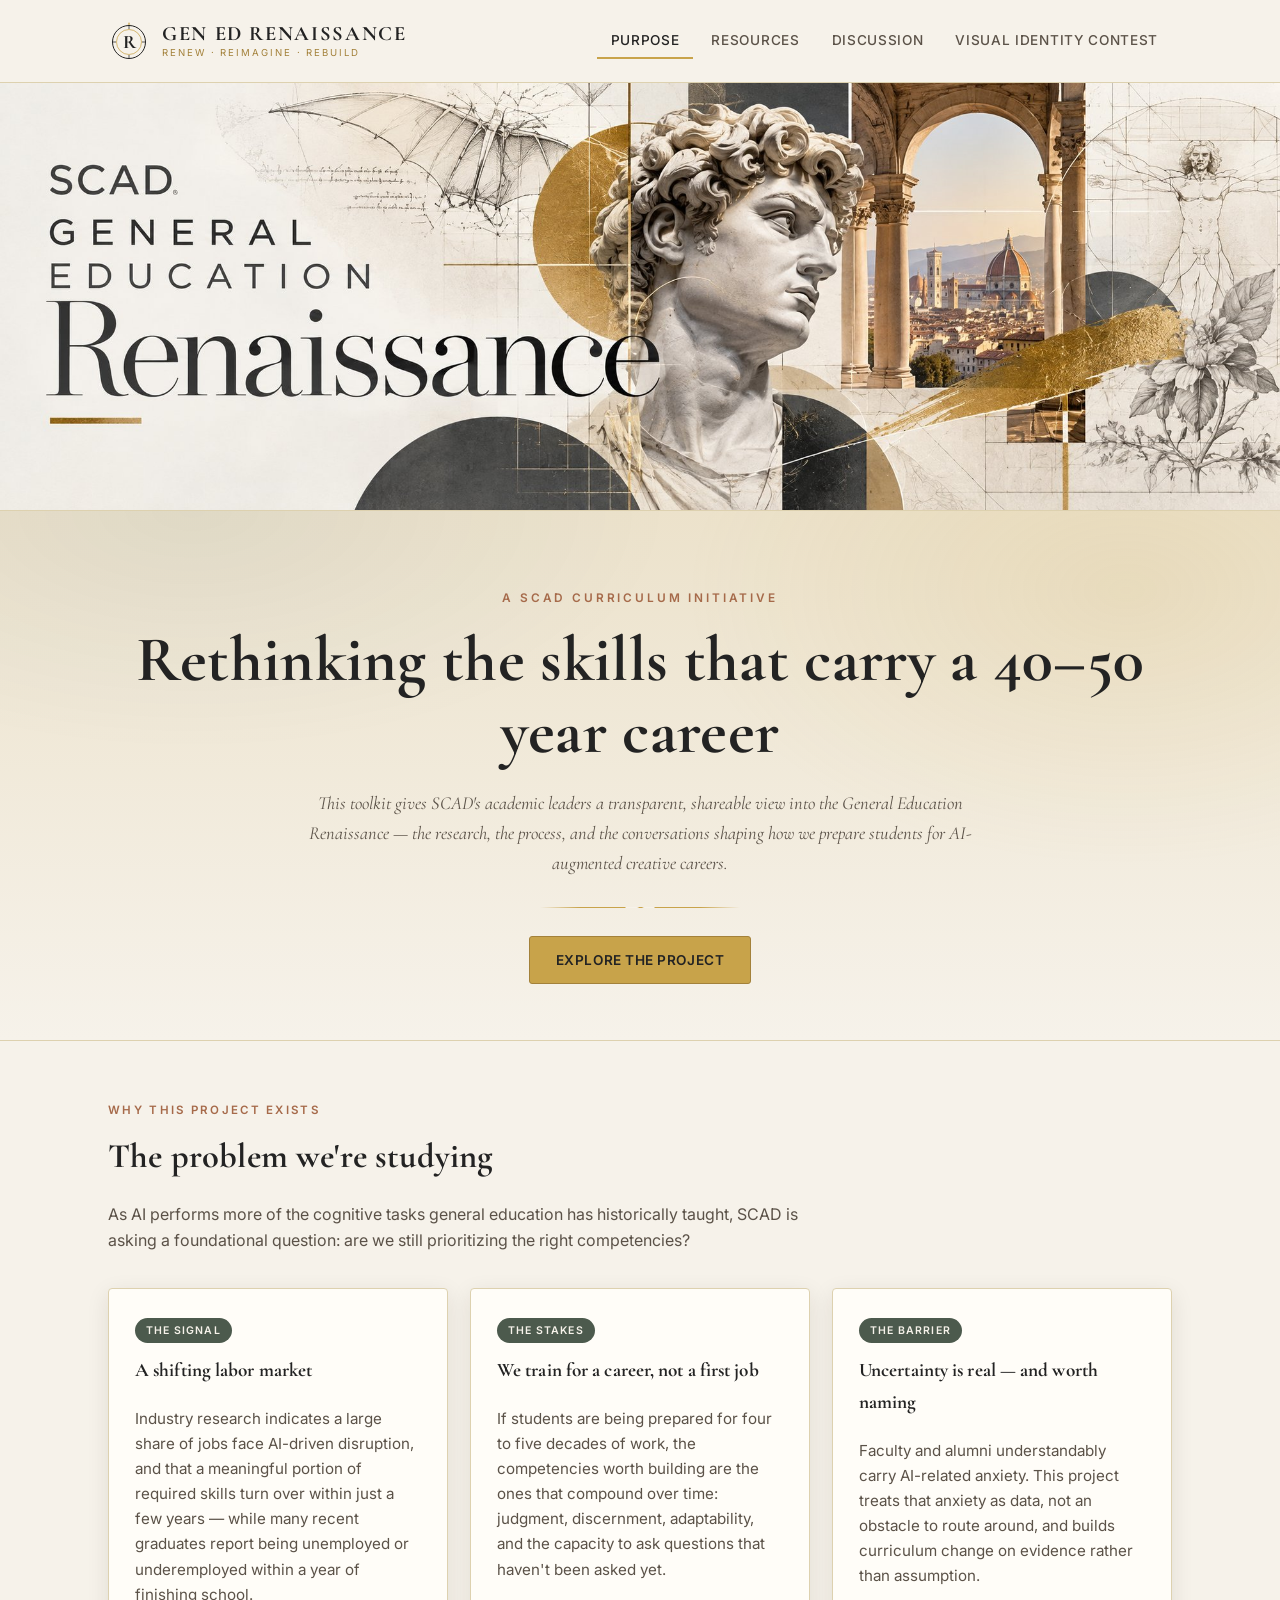
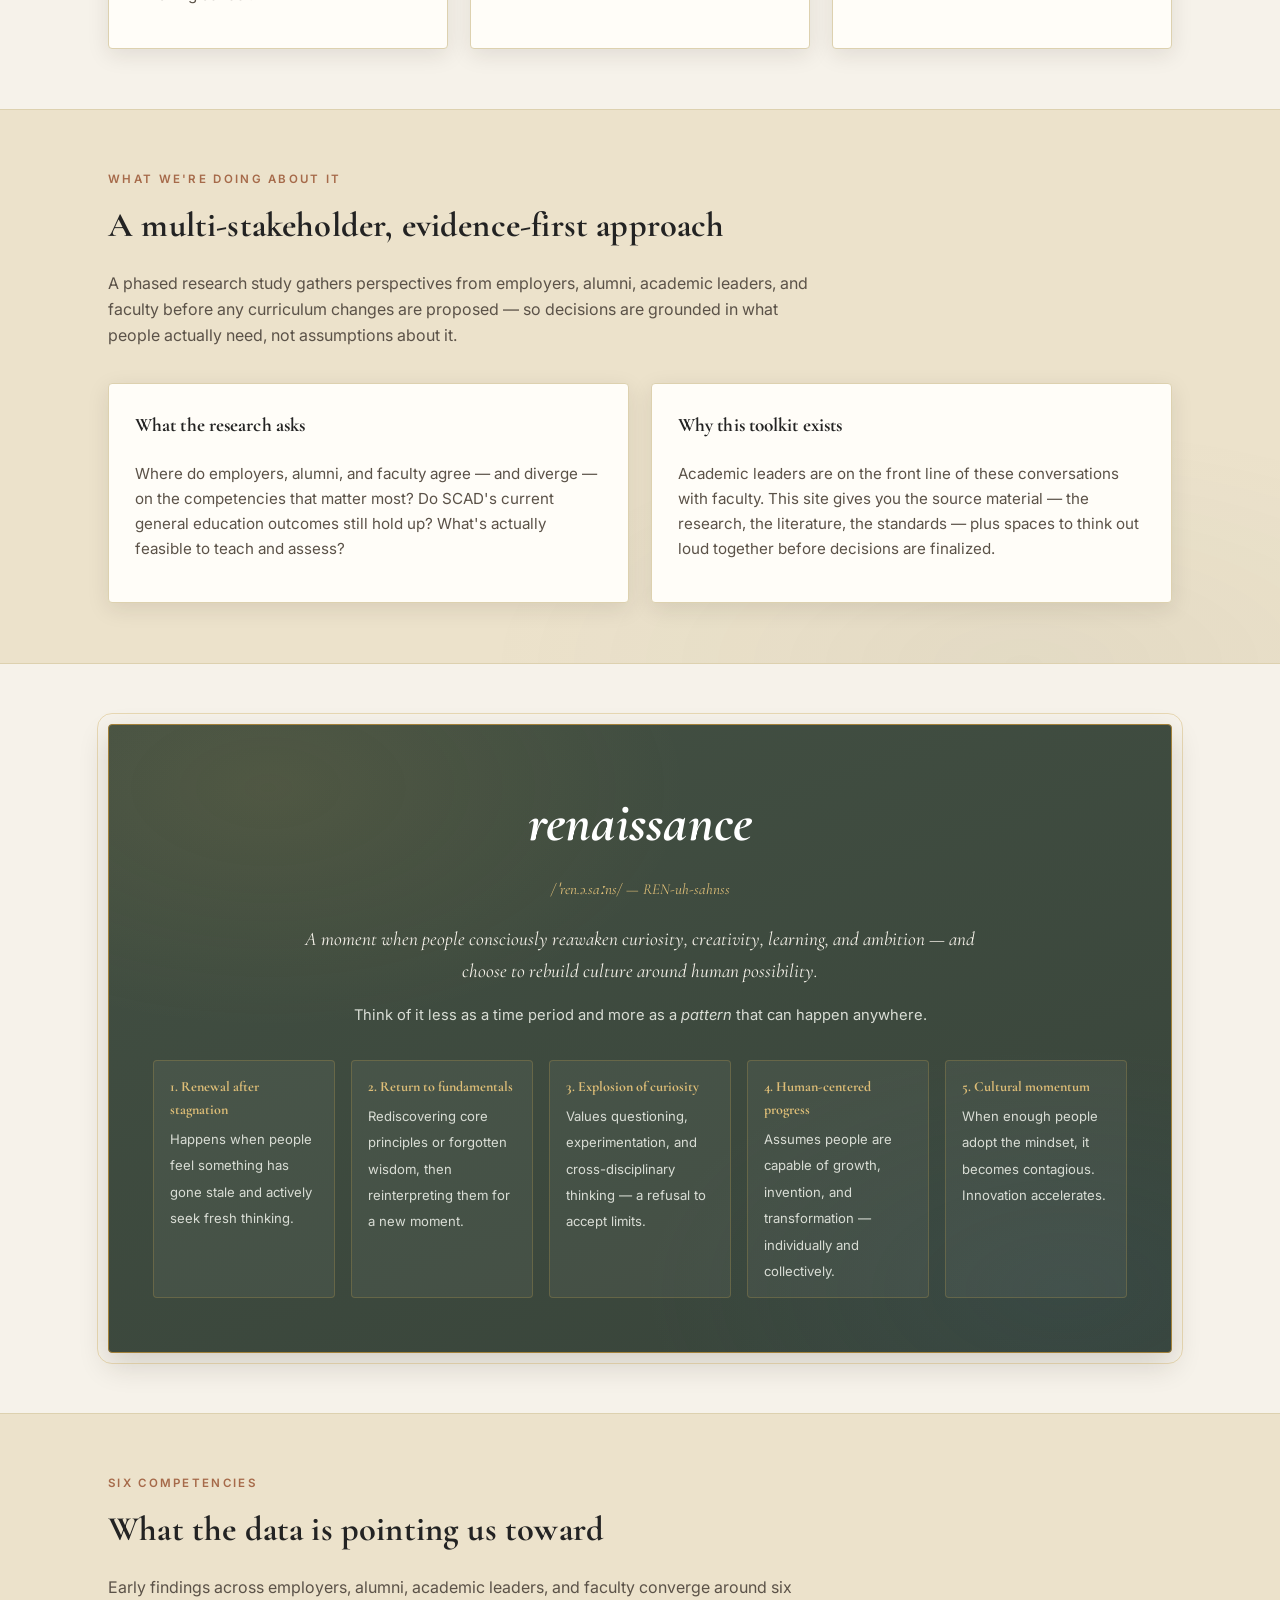
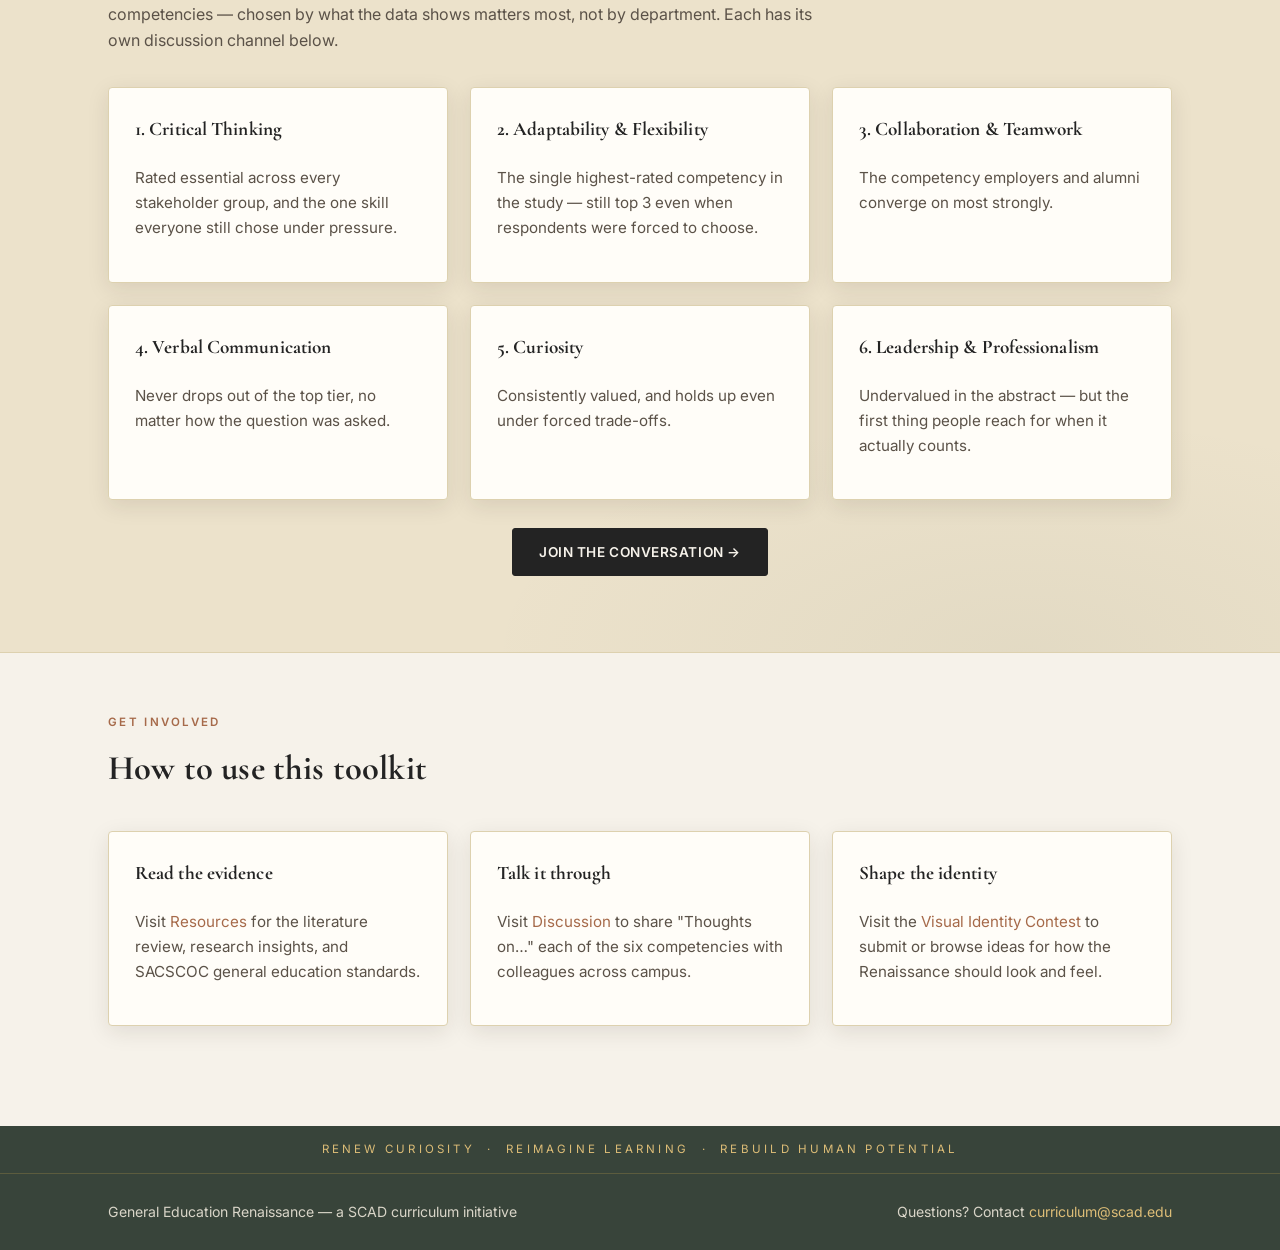
==== commit e4842b7b: "Add files via upload" ====
--- a/index.html
+++ b/index.html
@@ -7,7 +7,7 @@
 <link rel="preconnect" href="https://fonts.googleapis.com" />
 <link rel="preconnect" href="https://fonts.gstatic.com" crossorigin />
 <link href="https://fonts.googleapis.com/css2?family=Cormorant+Garamond:ital,wght@0,500;0,600;0,700;1,600;1,700&family=Inter:ital,wght@0,400;0,500;0,600;0,700;1,400&display=swap" rel="stylesheet" />
-<link rel="stylesheet" href="css/style.css?v=3" />
+<link rel="stylesheet" href="css/style.css?v=4" />
 </head>
 <body>
 
@@ -38,6 +38,10 @@
   </div>
 </header>
 
+<div class="banner">
+  <img src="images/header-banner.jpg" alt="SCAD General Education Renaissance: a collage of classical sculpture, Florentine architecture, and Renaissance sketches in gold and parchment tones" />
+</div>
+
 <section class="hero">
   <div class="wrap">
     <div class="eyebrow">A SCAD Curriculum Initiative</div>
--- a/css/style.css
+++ b/css/style.css
@@ -135,6 +135,22 @@
   border-bottom: 2px solid var(--gold);
 }
 
+/* ---------- Banner (home page header image) ---------- */
+
+.banner {
+  border-bottom: 1px solid var(--line);
+  background: var(--parchment);
+  line-height: 0;
+}
+.banner img {
+  width: 100%;
+  height: auto;
+  max-height: 460px;
+  object-fit: cover;
+  object-position: center;
+  display: block;
+}
+
 /* ---------- Hero ---------- */
 
 .hero {
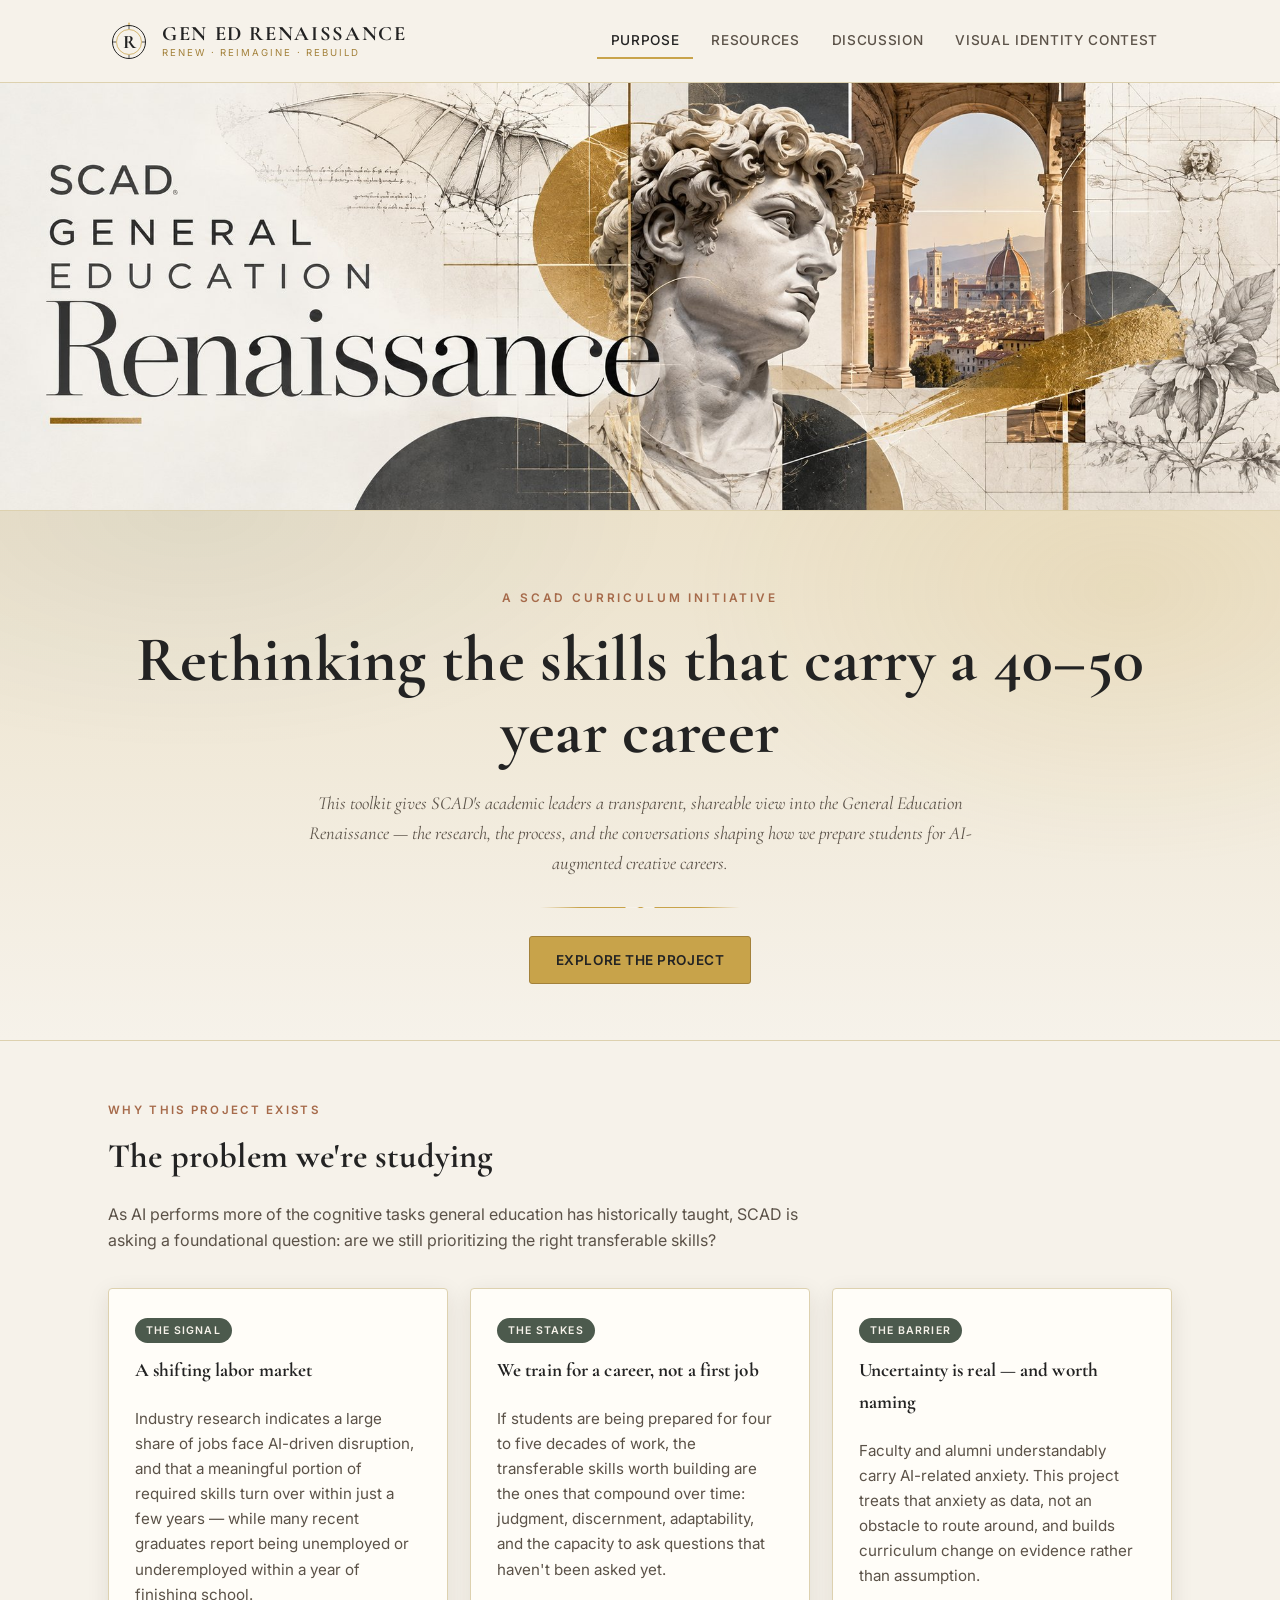
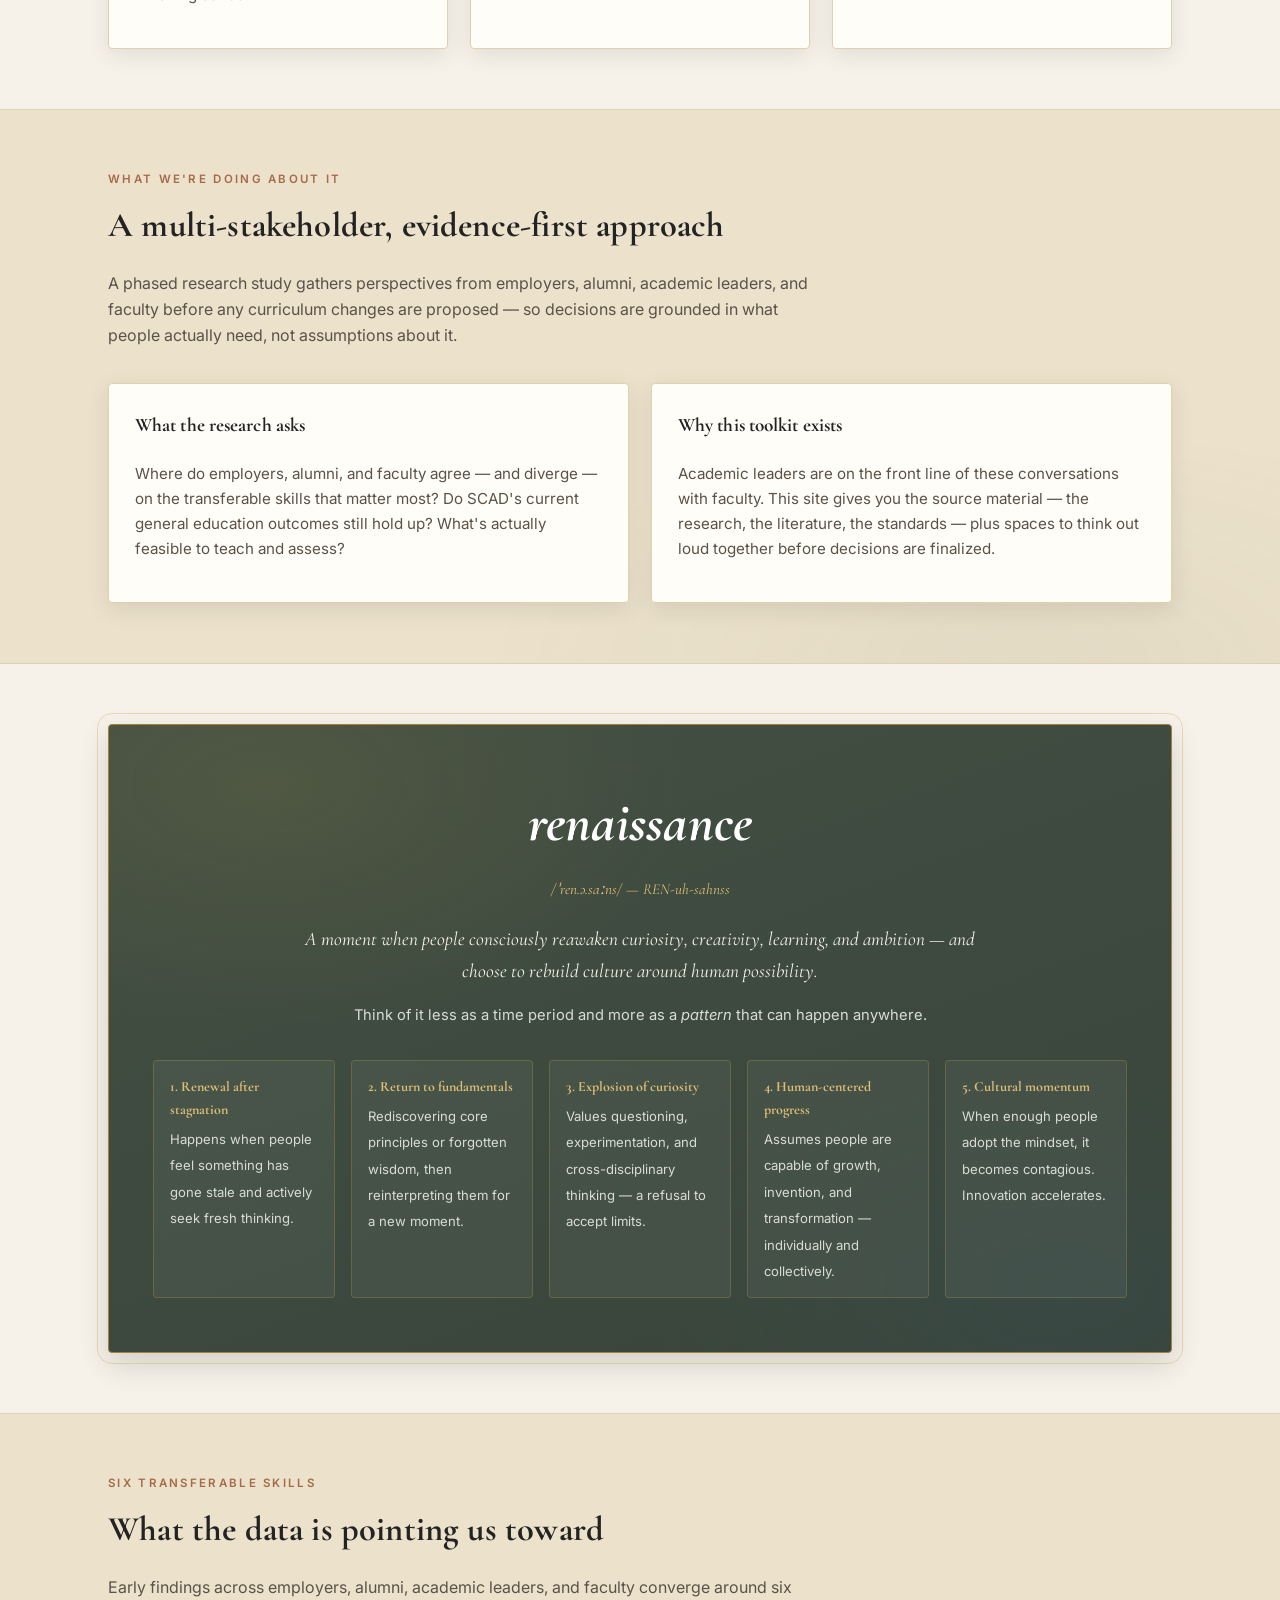
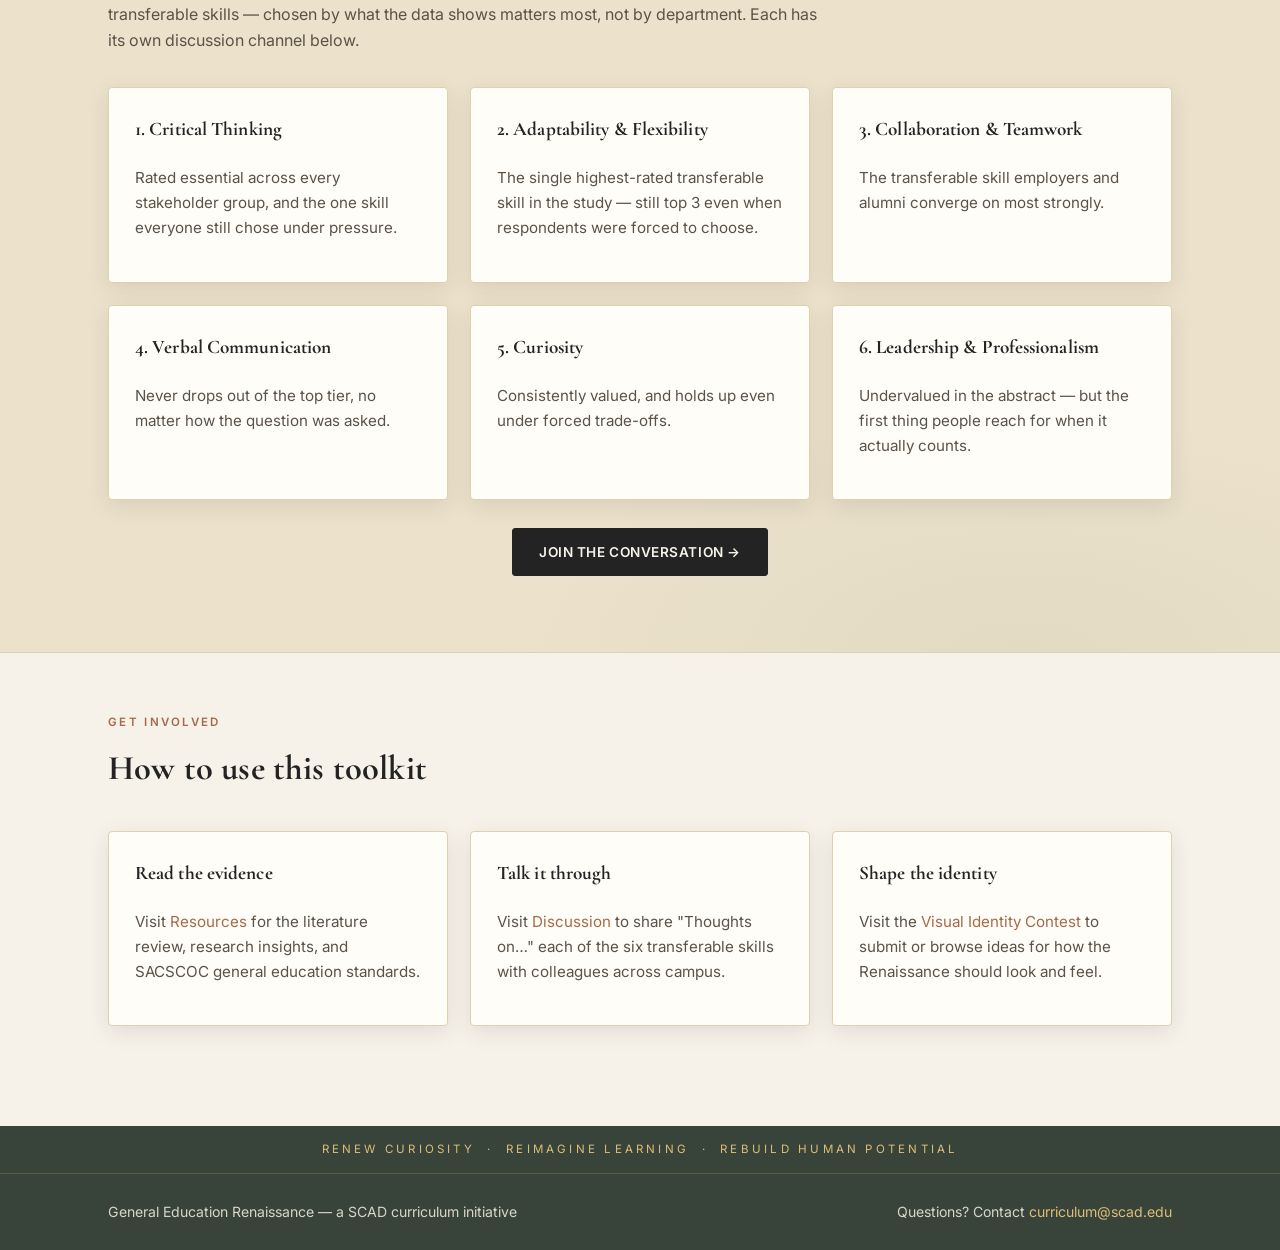
==== commit 6e6b16f1: "Add files via upload" ====
--- a/index.html
+++ b/index.html
@@ -64,7 +64,7 @@
       <p>
         As AI performs more of the cognitive tasks general education has historically
         taught, SCAD is asking a foundational question: are we still prioritizing the right
-        competencies?
+        transferable skills?
       </p>
     </div>
     <div class="grid cols-3">
@@ -79,7 +79,7 @@
       <div class="card">
         <div class="badge">The Stakes</div>
         <h3>We train for a career, not a first job</h3>
-        <p>If students are being prepared for four to five decades of work, the competencies
+        <p>If students are being prepared for four to five decades of work, the transferable skills
           worth building are the ones that compound over time: judgment, discernment,
           adaptability, and the capacity to ask questions that haven't been asked yet.</p>
       </div>
@@ -107,7 +107,7 @@
       <div class="card">
         <h3>What the research asks</h3>
         <p>Where do employers, alumni, and faculty agree &mdash; and diverge &mdash; on the
-          competencies that matter most? Do SCAD's current general education outcomes still
+          transferable skills that matter most? Do SCAD's current general education outcomes still
           hold up? What's actually feasible to teach and assess?</p>
       </div>
       <div class="card">
@@ -160,16 +160,16 @@
 <section class="alt">
   <div class="wrap">
     <div class="section-head">
-      <div class="eyebrow">Six Competencies</div>
+      <div class="eyebrow">Six Transferable Skills</div>
       <h2>What the data is pointing us toward</h2>
       <p>Early findings across employers, alumni, academic leaders, and faculty converge
-        around six competencies &mdash; chosen by what the data shows matters most, not by
+        around six transferable skills &mdash; chosen by what the data shows matters most, not by
         department. Each has its own discussion channel below.</p>
     </div>
     <div class="grid cols-3">
       <div class="card"><h3>1. Critical Thinking</h3><p>Rated essential across every stakeholder group, and the one skill everyone still chose under pressure.</p></div>
-      <div class="card"><h3>2. Adaptability &amp; Flexibility</h3><p>The single highest-rated competency in the study &mdash; still top 3 even when respondents were forced to choose.</p></div>
-      <div class="card"><h3>3. Collaboration &amp; Teamwork</h3><p>The competency employers and alumni converge on most strongly.</p></div>
+      <div class="card"><h3>2. Adaptability &amp; Flexibility</h3><p>The single highest-rated transferable skill in the study &mdash; still top 3 even when respondents were forced to choose.</p></div>
+      <div class="card"><h3>3. Collaboration &amp; Teamwork</h3><p>The transferable skill employers and alumni converge on most strongly.</p></div>
       <div class="card"><h3>4. Verbal Communication</h3><p>Never drops out of the top tier, no matter how the question was asked.</p></div>
       <div class="card"><h3>5. Curiosity</h3><p>Consistently valued, and holds up even under forced trade-offs.</p></div>
       <div class="card"><h3>6. Leadership &amp; Professionalism</h3><p>Undervalued in the abstract &mdash; but the first thing people reach for when it actually counts.</p></div>
@@ -195,7 +195,7 @@
       <div class="card">
         <h3>Talk it through</h3>
         <p>Visit <a href="discuss.html">Discussion</a> to share "Thoughts on&hellip;" each of
-          the six competencies with colleagues across campus.</p>
+          the six transferable skills with colleagues across campus.</p>
       </div>
       <div class="card">
         <h3>Shape the identity</h3>
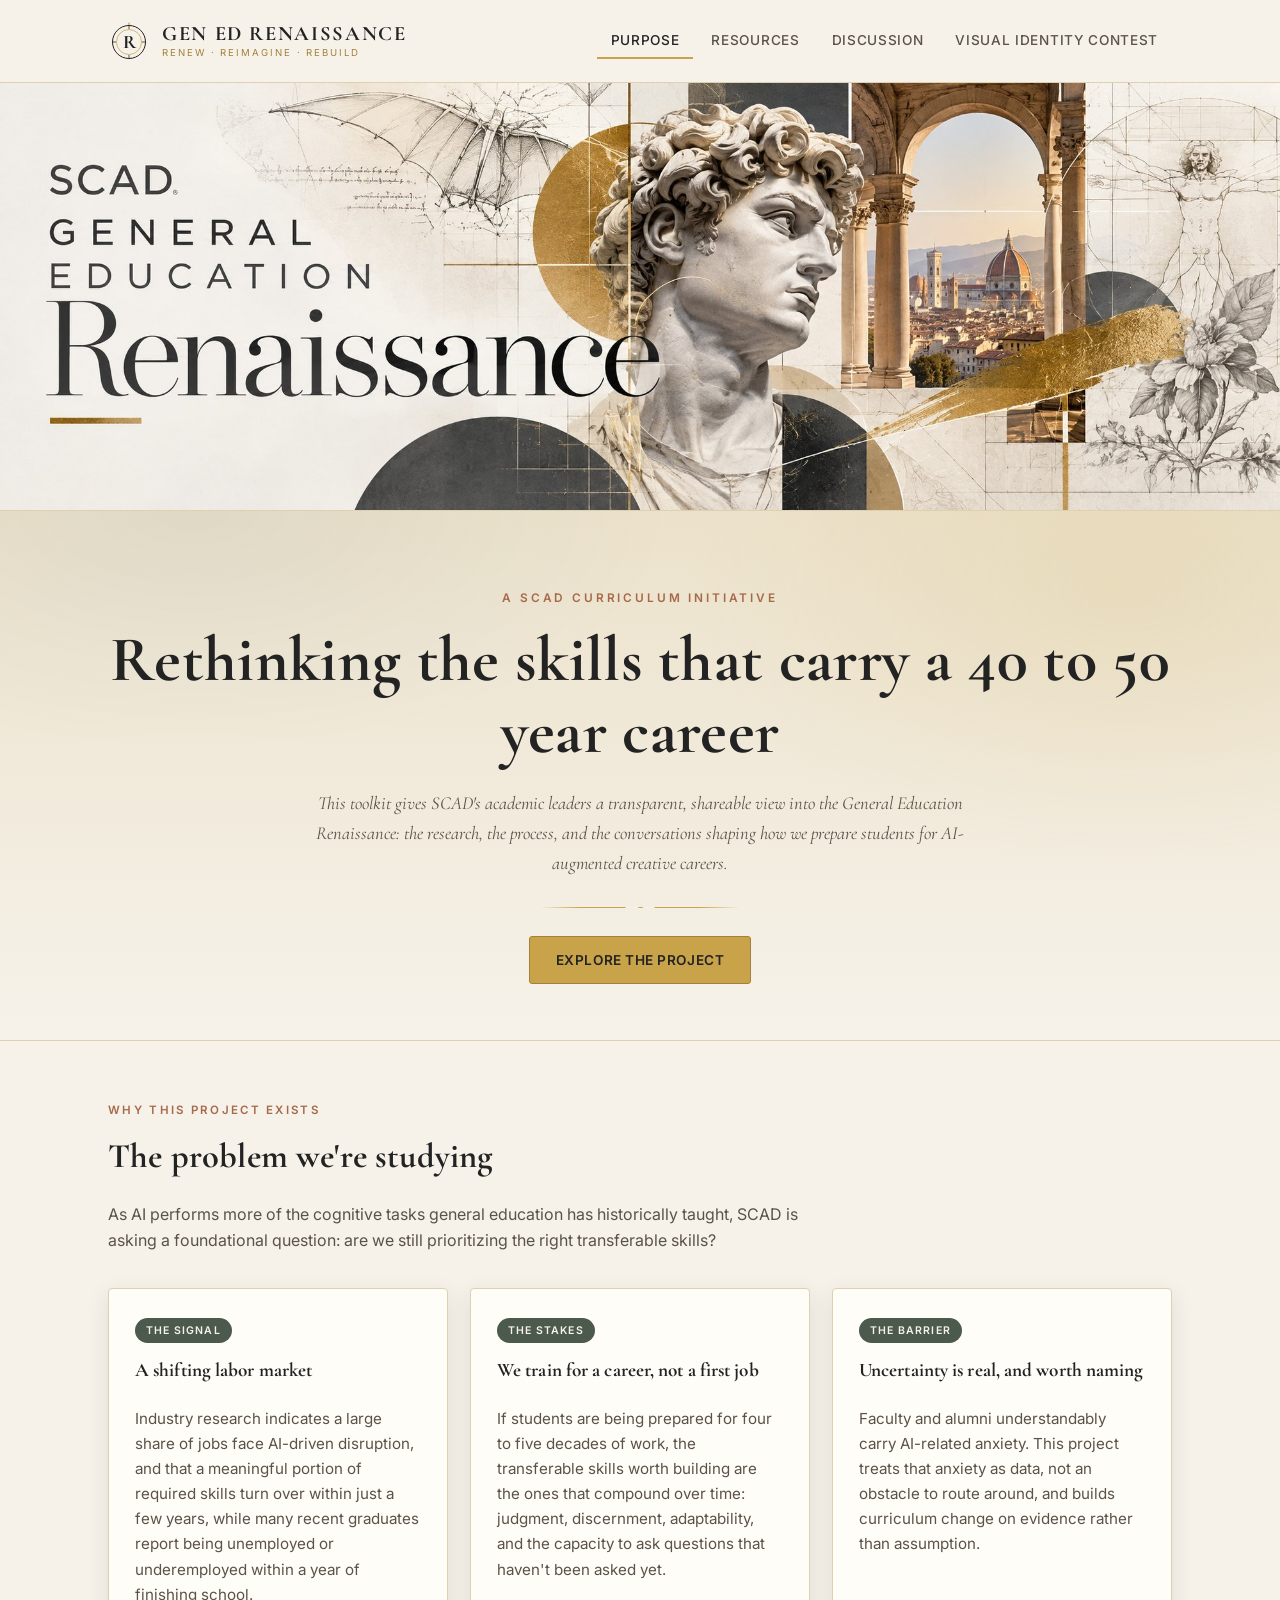
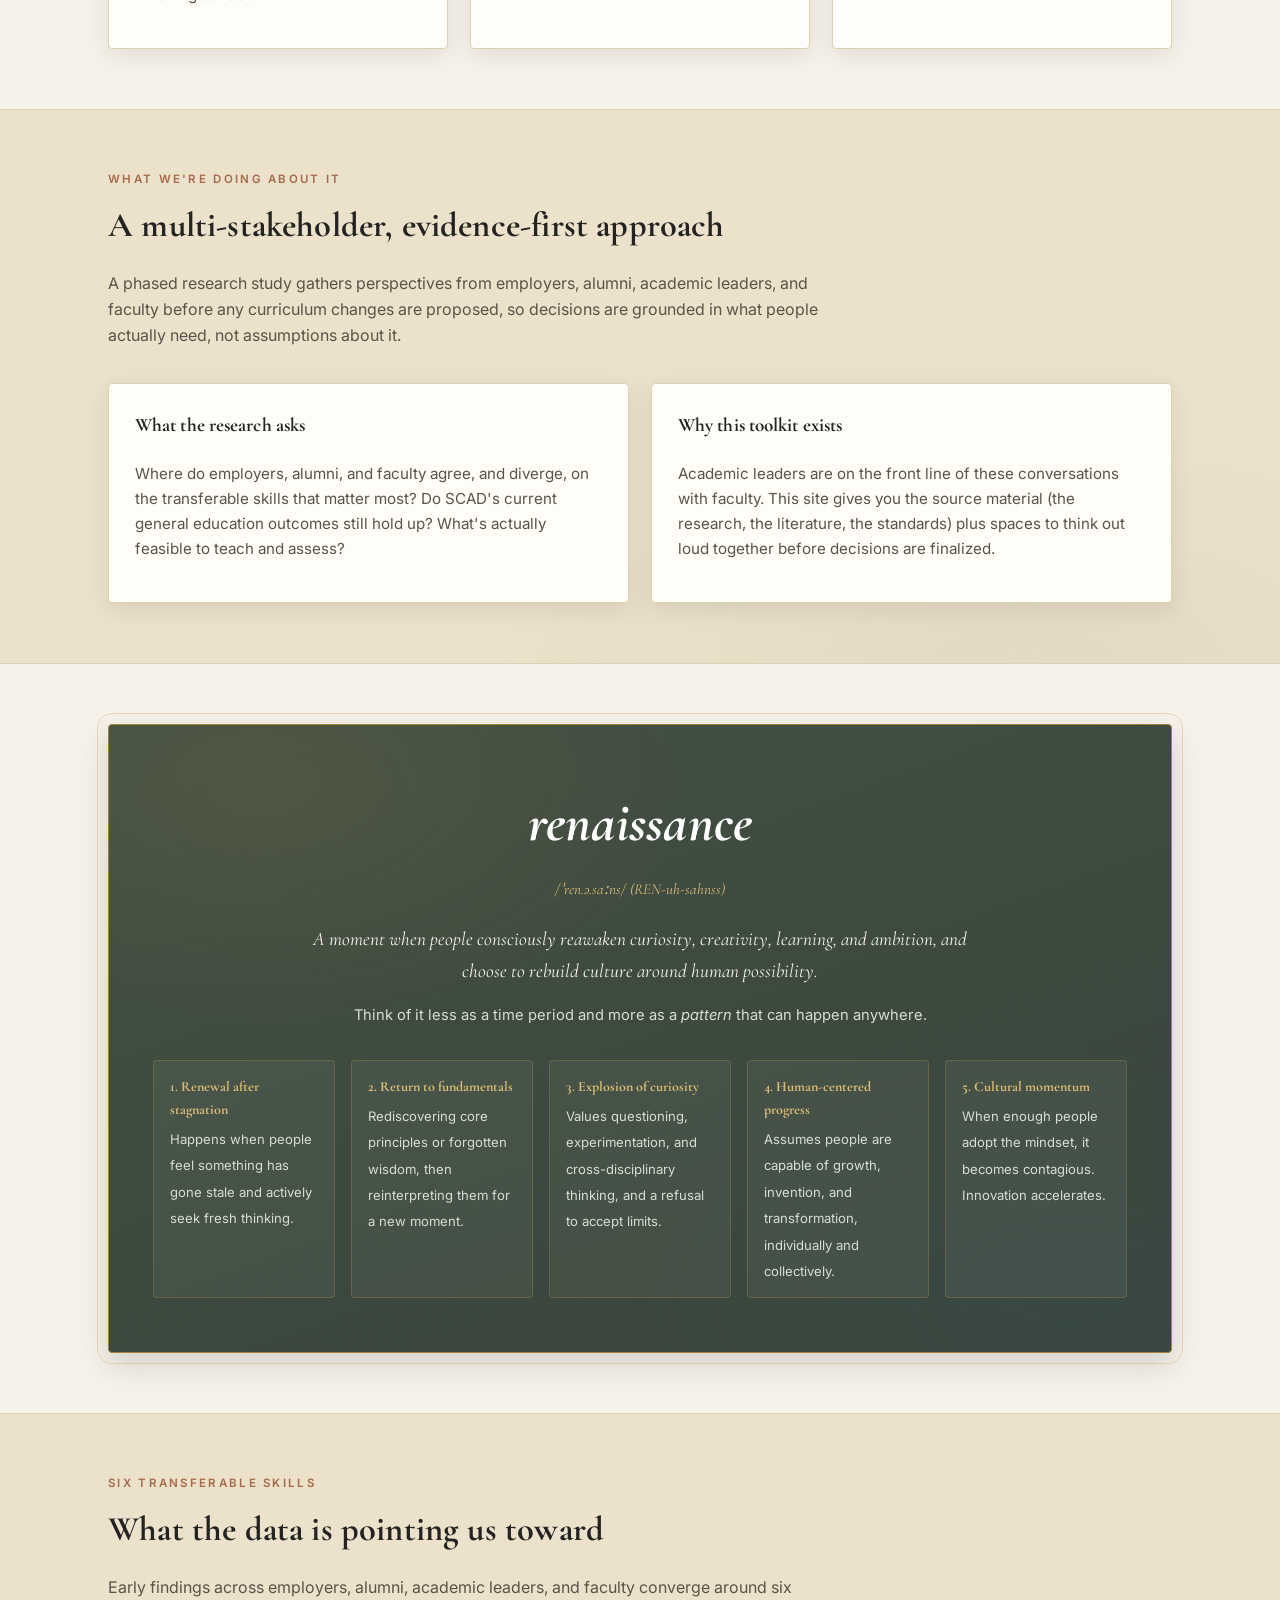
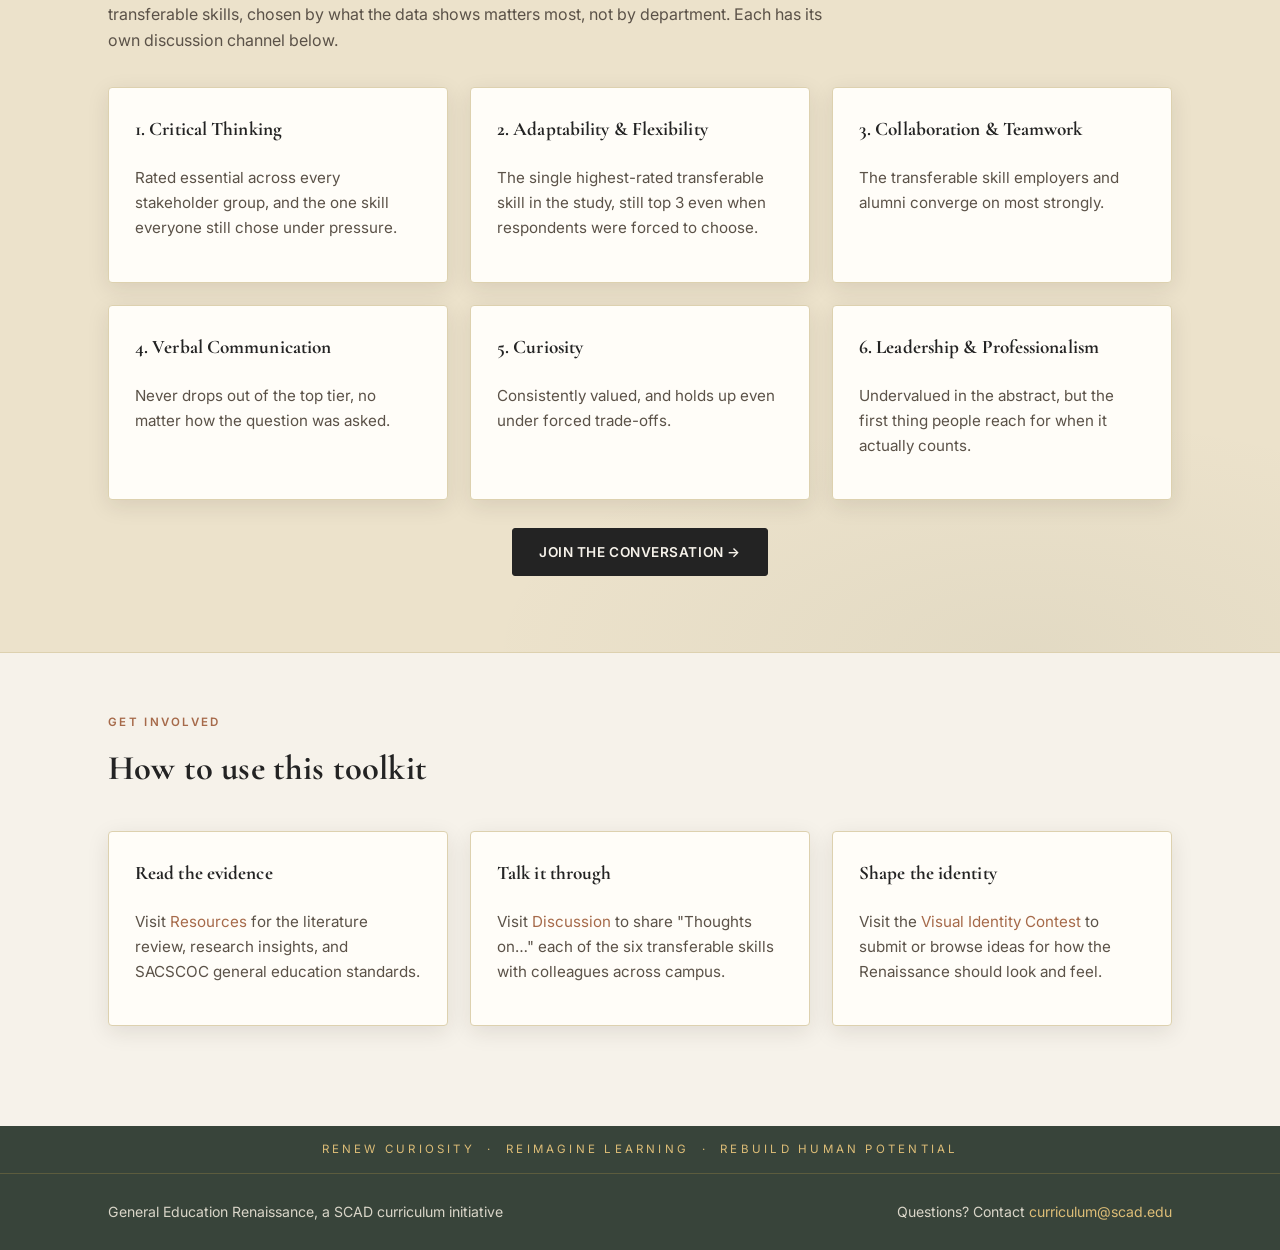
==== commit 9f73fe21: "Add files via upload" ====
--- a/index.html
+++ b/index.html
@@ -45,10 +45,10 @@
 <section class="hero">
   <div class="wrap">
     <div class="eyebrow">A SCAD Curriculum Initiative</div>
-    <h1>Rethinking the skills that carry a 40&#8211;50 year career</h1>
+    <h1>Rethinking the skills that carry a 40 to 50 year career</h1>
     <p class="lede">
       This toolkit gives SCAD's academic leaders a transparent, shareable view into the
-      General Education Renaissance &mdash; the research, the process, and the conversations
+      General Education Renaissance: the research, the process, and the conversations
       shaping how we prepare students for AI-augmented creative careers.
     </p>
     <hr class="rule" />
@@ -72,8 +72,7 @@
         <div class="badge">The Signal</div>
         <h3>A shifting labor market</h3>
         <p>Industry research indicates a large share of jobs face AI-driven disruption, and
-          that a meaningful portion of required skills turn over within just a few years &mdash;
-          while many recent graduates report being unemployed or underemployed within a year
+          that a meaningful portion of required skills turn over within just a few years, while many recent graduates report being unemployed or underemployed within a year
           of finishing school.</p>
       </div>
       <div class="card">
@@ -85,7 +84,7 @@
       </div>
       <div class="card">
         <div class="badge">The Barrier</div>
-        <h3>Uncertainty is real &mdash; and worth naming</h3>
+        <h3>Uncertainty is real, and worth naming</h3>
         <p>Faculty and alumni understandably carry AI-related anxiety. This project treats
           that anxiety as data, not an obstacle to route around, and builds curriculum change
           on evidence rather than assumption.</p>
@@ -100,21 +99,20 @@
       <div class="eyebrow">What We're Doing About It</div>
       <h2>A multi-stakeholder, evidence-first approach</h2>
       <p>A phased research study gathers perspectives from employers, alumni, academic
-        leaders, and faculty before any curriculum changes are proposed &mdash; so decisions are
+        leaders, and faculty before any curriculum changes are proposed, so decisions are
         grounded in what people actually need, not assumptions about it.</p>
     </div>
     <div class="grid cols-2">
       <div class="card">
         <h3>What the research asks</h3>
-        <p>Where do employers, alumni, and faculty agree &mdash; and diverge &mdash; on the
+        <p>Where do employers, alumni, and faculty agree, and diverge, on the
           transferable skills that matter most? Do SCAD's current general education outcomes still
           hold up? What's actually feasible to teach and assess?</p>
       </div>
       <div class="card">
         <h3>Why this toolkit exists</h3>
         <p>Academic leaders are on the front line of these conversations with faculty. This
-          site gives you the source material &mdash; the research, the literature, the standards
-          &mdash; plus spaces to think out loud together before decisions are finalized.</p>
+          site gives you the source material (the research, the literature, the standards) plus spaces to think out loud together before decisions are finalized.</p>
       </div>
     </div>
   </div>
@@ -124,10 +122,10 @@
   <div class="wrap">
     <div class="definition-panel">
       <h2 class="term">renaissance</h2>
-      <div class="ipa">/&#712;ren.&#601;.s&#593;&#720;ns/ &mdash; REN-uh-sahnss</div>
+      <div class="ipa">/&#712;ren.&#601;.s&#593;&#720;ns/ (REN-uh-sahnss)</div>
       <p class="def">
         A moment when people consciously reawaken curiosity, creativity, learning, and
-        ambition &mdash; and choose to rebuild culture around human possibility.
+        ambition, and choose to rebuild culture around human possibility.
       </p>
       <p class="aside">Think of it less as a time period and more as a <em>pattern</em> that can happen anywhere.</p>
 
@@ -142,11 +140,11 @@
         </div>
         <div class="pillar">
           <strong>3. Explosion of curiosity</strong>
-          <span>Values questioning, experimentation, and cross-disciplinary thinking &mdash; a refusal to accept limits.</span>
+          <span>Values questioning, experimentation, and cross-disciplinary thinking, and a refusal to accept limits.</span>
         </div>
         <div class="pillar">
           <strong>4. Human-centered progress</strong>
-          <span>Assumes people are capable of growth, invention, and transformation &mdash; individually and collectively.</span>
+          <span>Assumes people are capable of growth, invention, and transformation, individually and collectively.</span>
         </div>
         <div class="pillar">
           <strong>5. Cultural momentum</strong>
@@ -163,16 +161,16 @@
       <div class="eyebrow">Six Transferable Skills</div>
       <h2>What the data is pointing us toward</h2>
       <p>Early findings across employers, alumni, academic leaders, and faculty converge
-        around six transferable skills &mdash; chosen by what the data shows matters most, not by
+        around six transferable skills, chosen by what the data shows matters most, not by
         department. Each has its own discussion channel below.</p>
     </div>
     <div class="grid cols-3">
       <div class="card"><h3>1. Critical Thinking</h3><p>Rated essential across every stakeholder group, and the one skill everyone still chose under pressure.</p></div>
-      <div class="card"><h3>2. Adaptability &amp; Flexibility</h3><p>The single highest-rated transferable skill in the study &mdash; still top 3 even when respondents were forced to choose.</p></div>
+      <div class="card"><h3>2. Adaptability &amp; Flexibility</h3><p>The single highest-rated transferable skill in the study, still top 3 even when respondents were forced to choose.</p></div>
       <div class="card"><h3>3. Collaboration &amp; Teamwork</h3><p>The transferable skill employers and alumni converge on most strongly.</p></div>
       <div class="card"><h3>4. Verbal Communication</h3><p>Never drops out of the top tier, no matter how the question was asked.</p></div>
       <div class="card"><h3>5. Curiosity</h3><p>Consistently valued, and holds up even under forced trade-offs.</p></div>
-      <div class="card"><h3>6. Leadership &amp; Professionalism</h3><p>Undervalued in the abstract &mdash; but the first thing people reach for when it actually counts.</p></div>
+      <div class="card"><h3>6. Leadership &amp; Professionalism</h3><p>Undervalued in the abstract, but the first thing people reach for when it actually counts.</p></div>
     </div>
     <p style="text-align:center; margin-top:28px;">
       <a href="discuss.html" class="btn">Join the conversation &rarr;</a>
@@ -210,7 +208,7 @@
   <div class="ribbon">Renew Curiosity &nbsp;&middot;&nbsp; Reimagine Learning &nbsp;&middot;&nbsp; Rebuild Human Potential</div>
   <div class="info">
     <div class="wrap">
-      <div>General Education Renaissance &mdash; a SCAD curriculum initiative</div>
+      <div>General Education Renaissance, a SCAD curriculum initiative</div>
       <div>Questions? Contact <a href="mailto:curriculum@scad.edu">curriculum@scad.edu</a></div>
     </div>
   </div>
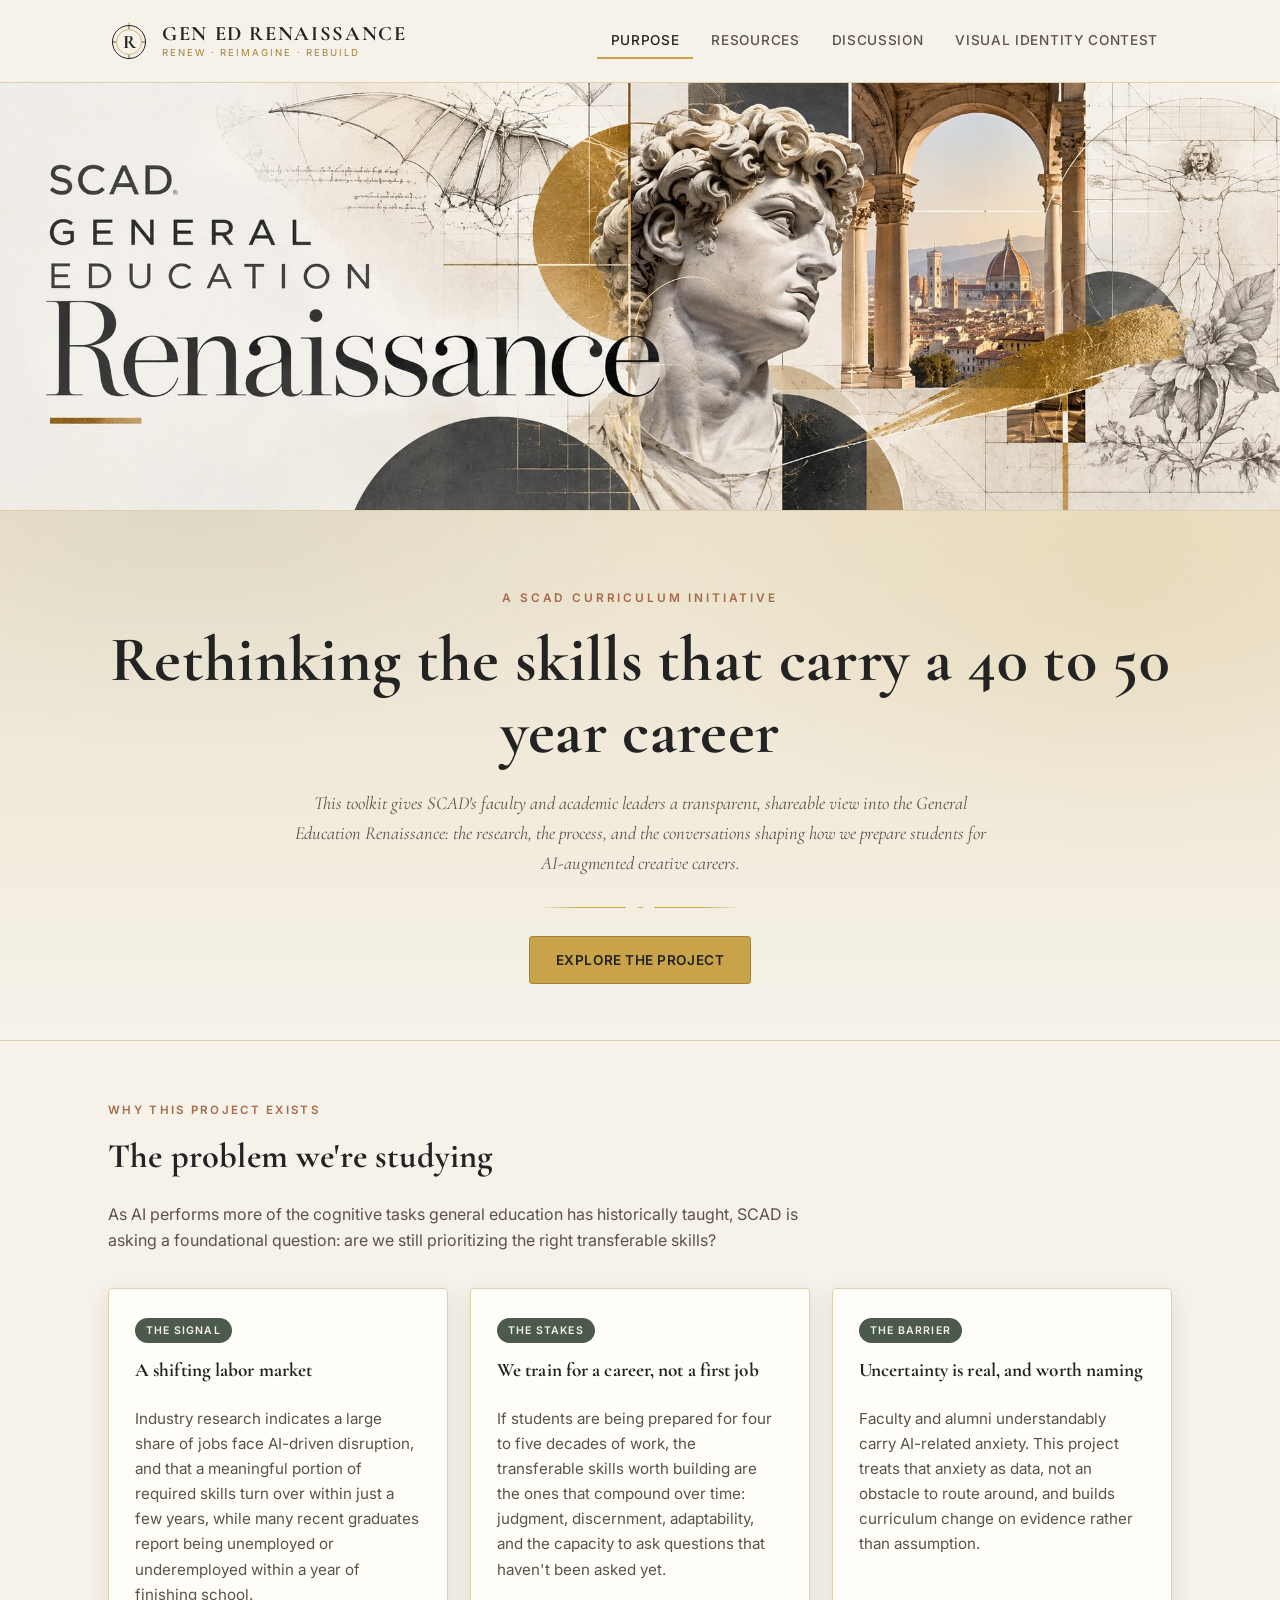
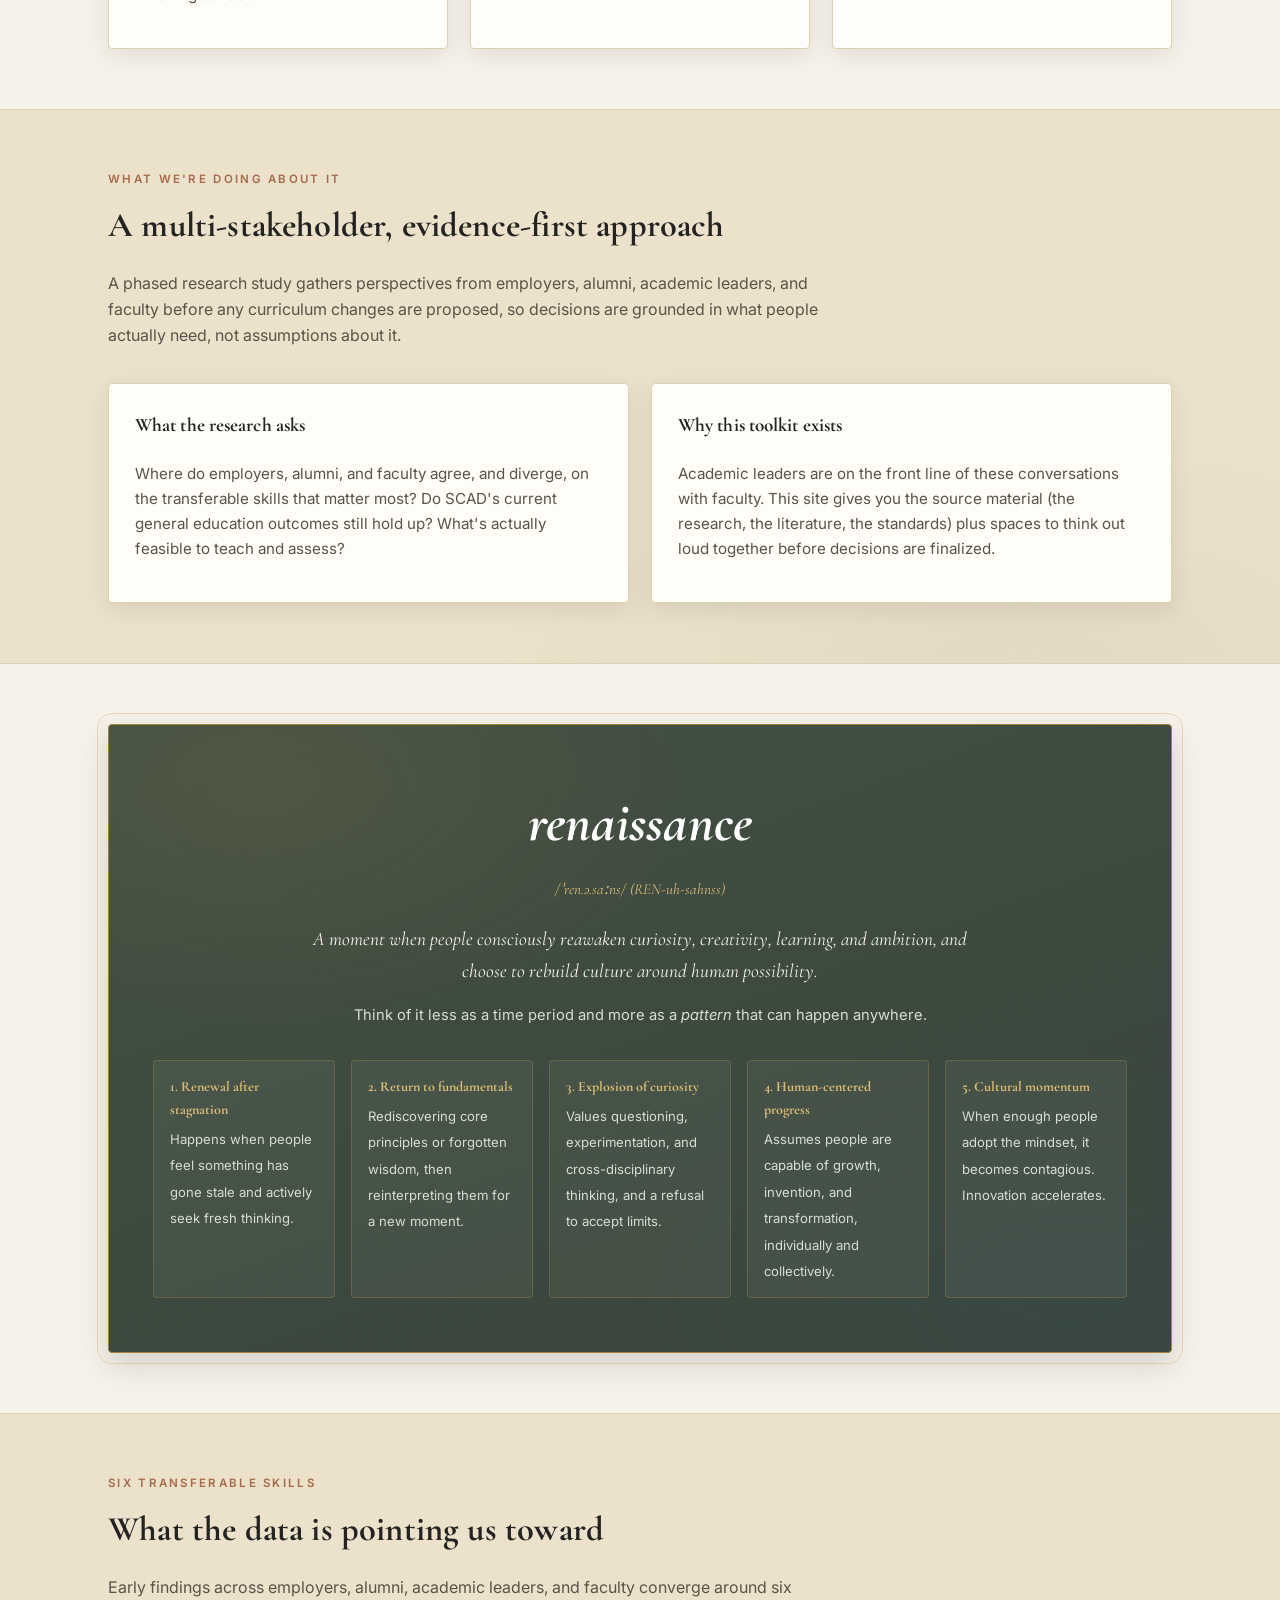
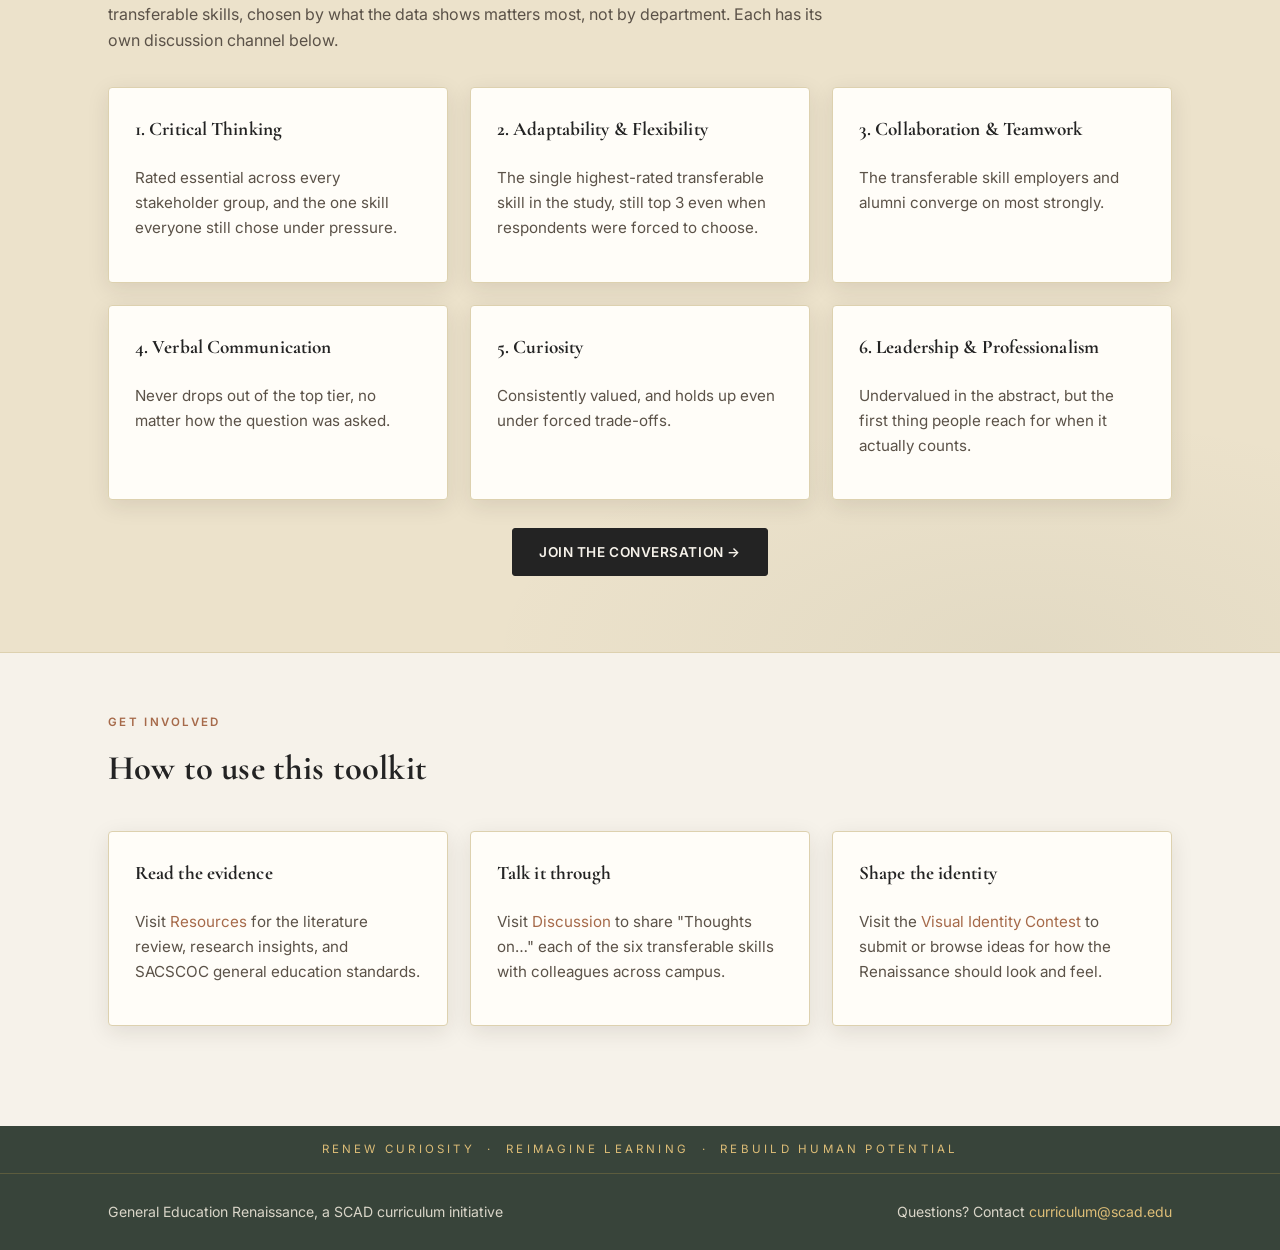
==== commit 6de71004: "Update index.html" ====
--- a/index.html
+++ b/index.html
@@ -47,7 +47,7 @@
     <div class="eyebrow">A SCAD Curriculum Initiative</div>
     <h1>Rethinking the skills that carry a 40 to 50 year career</h1>
     <p class="lede">
-      This toolkit gives SCAD's academic leaders a transparent, shareable view into the
+      This toolkit gives SCAD's faculty and academic leaders a transparent, shareable view into the
       General Education Renaissance: the research, the process, and the conversations
       shaping how we prepare students for AI-augmented creative careers.
     </p>
